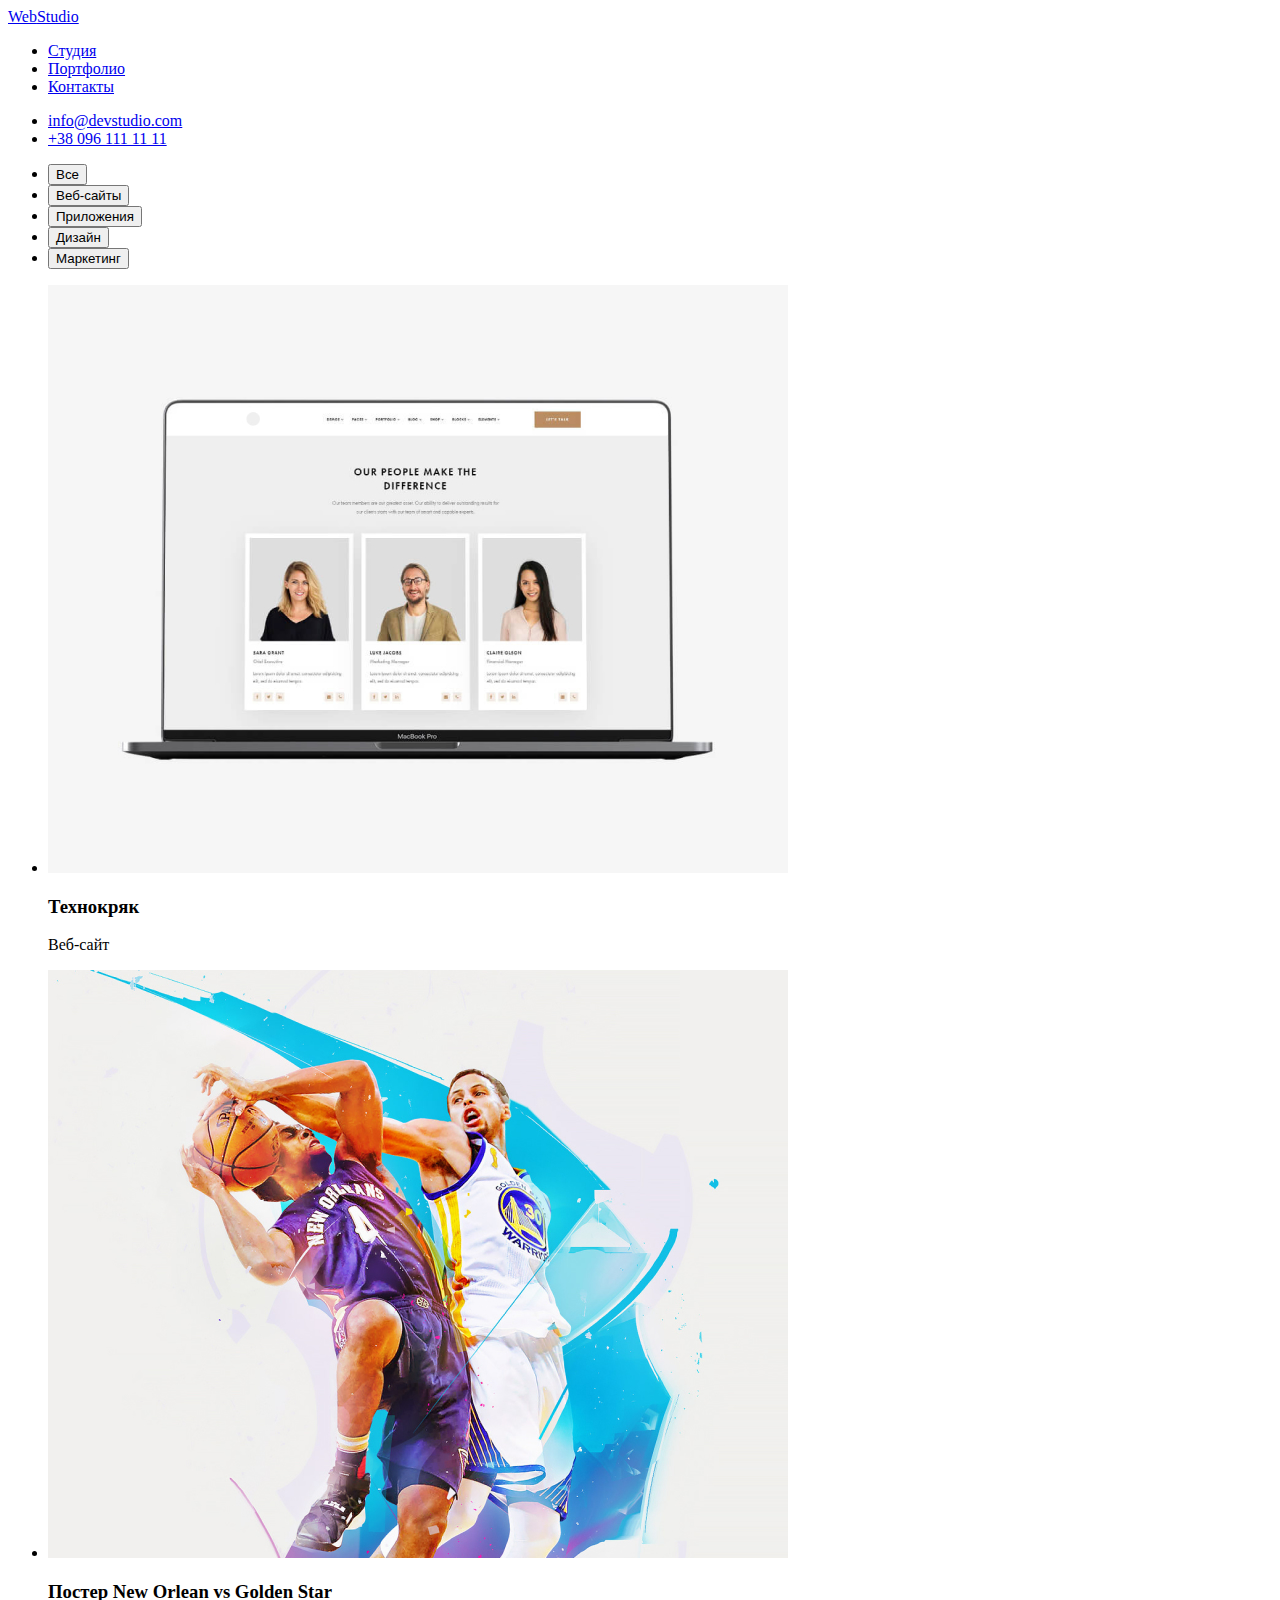
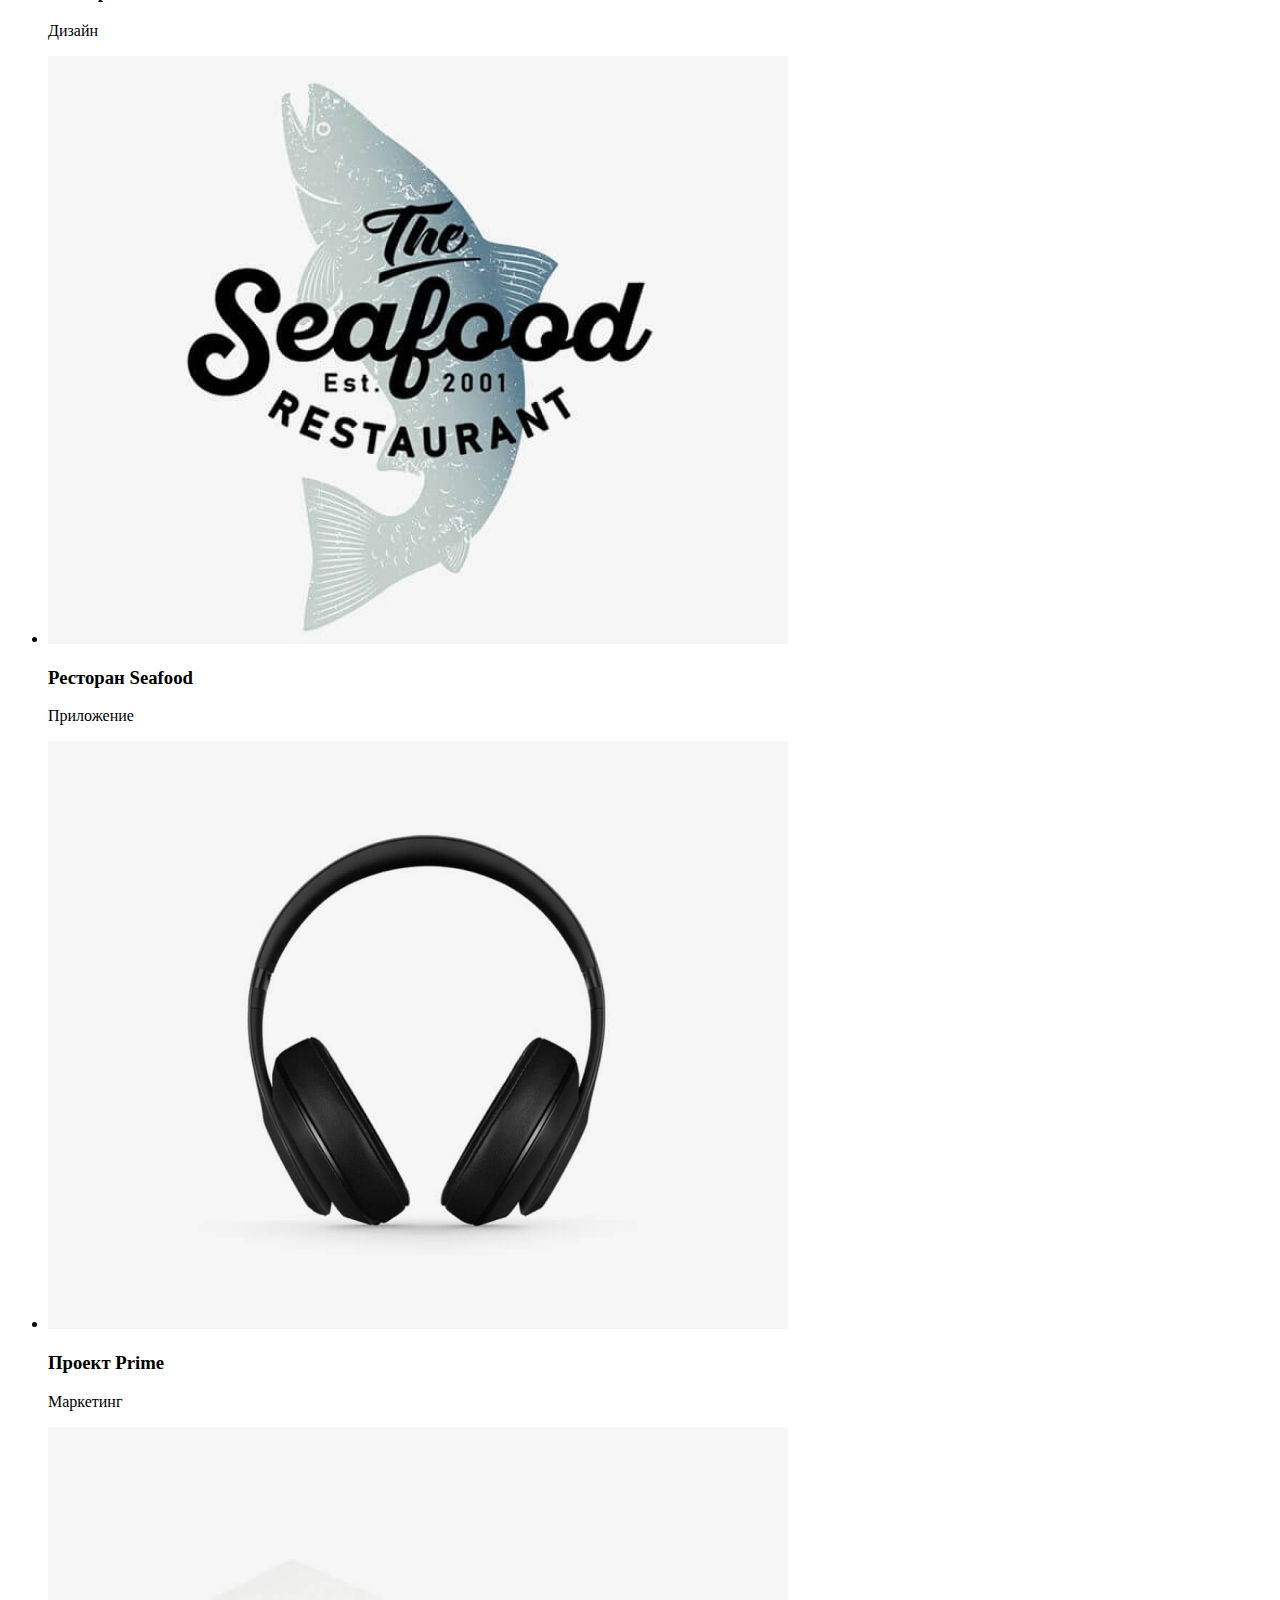
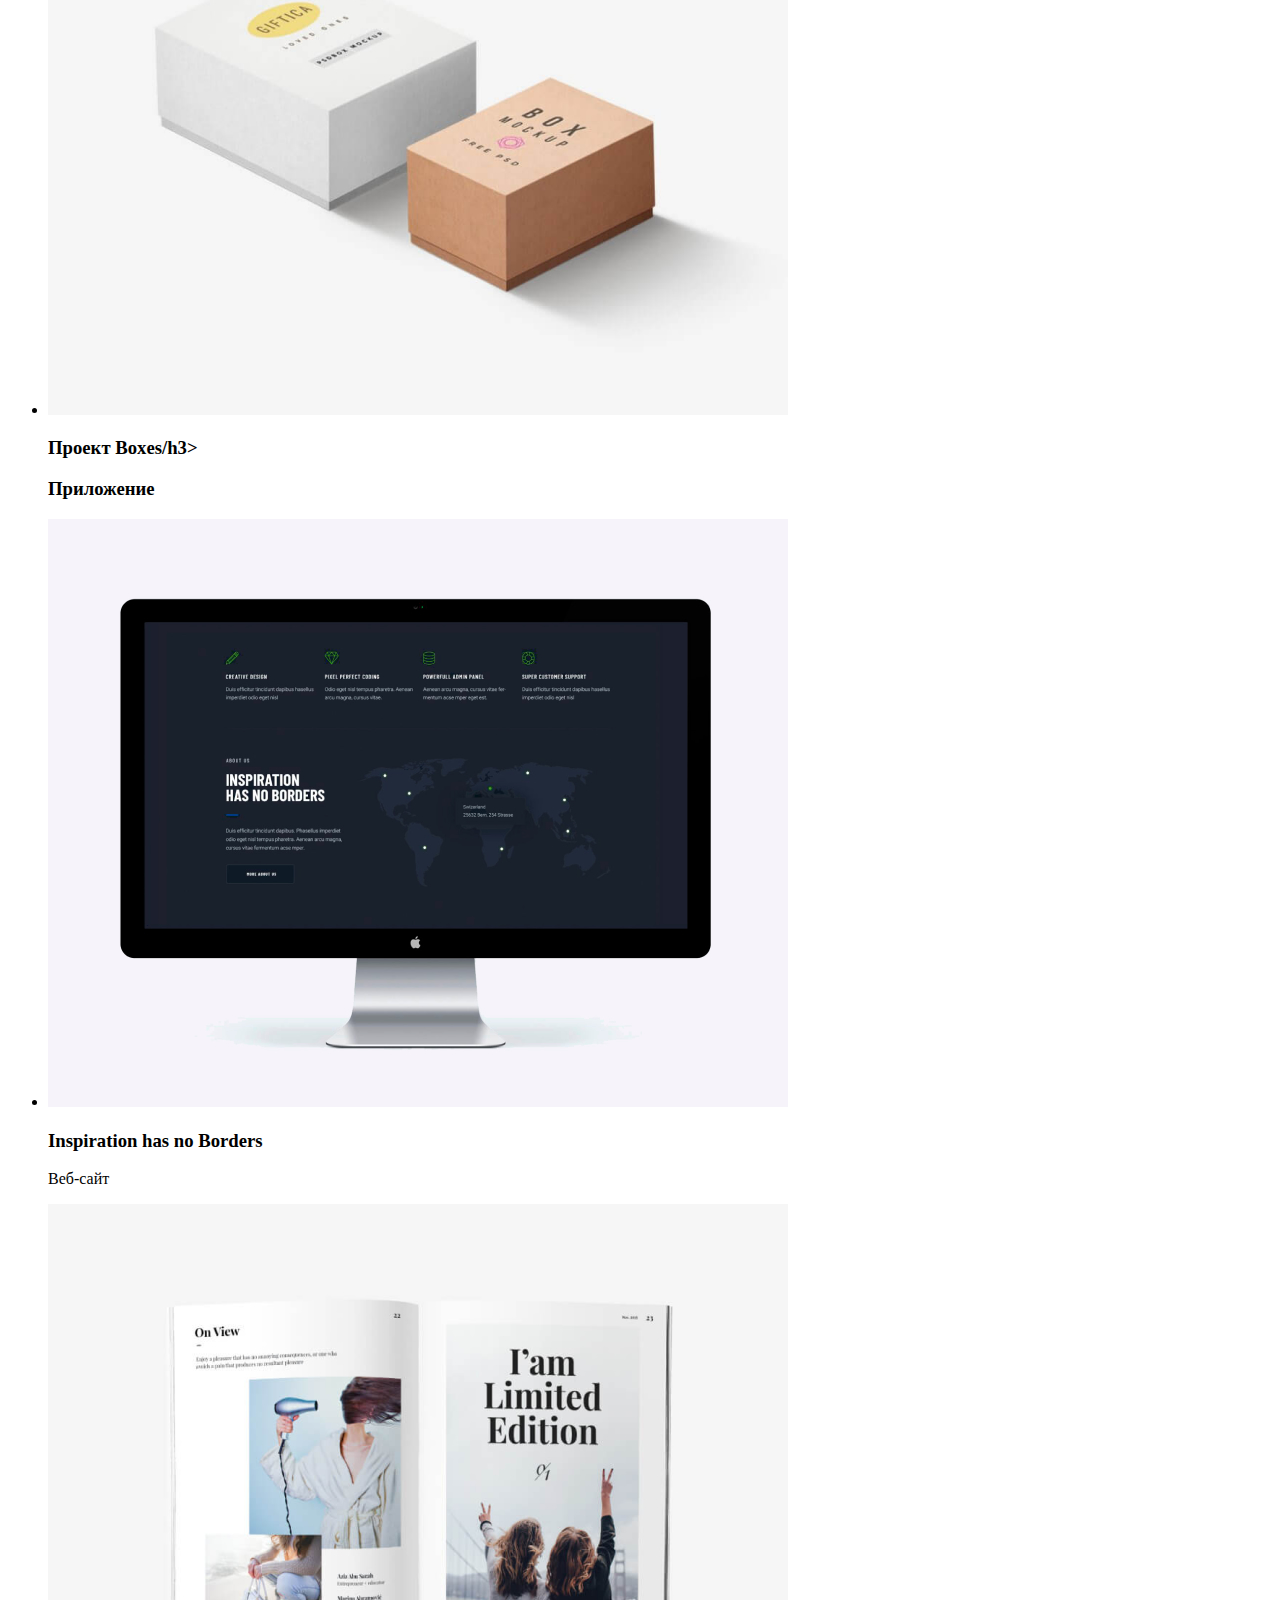
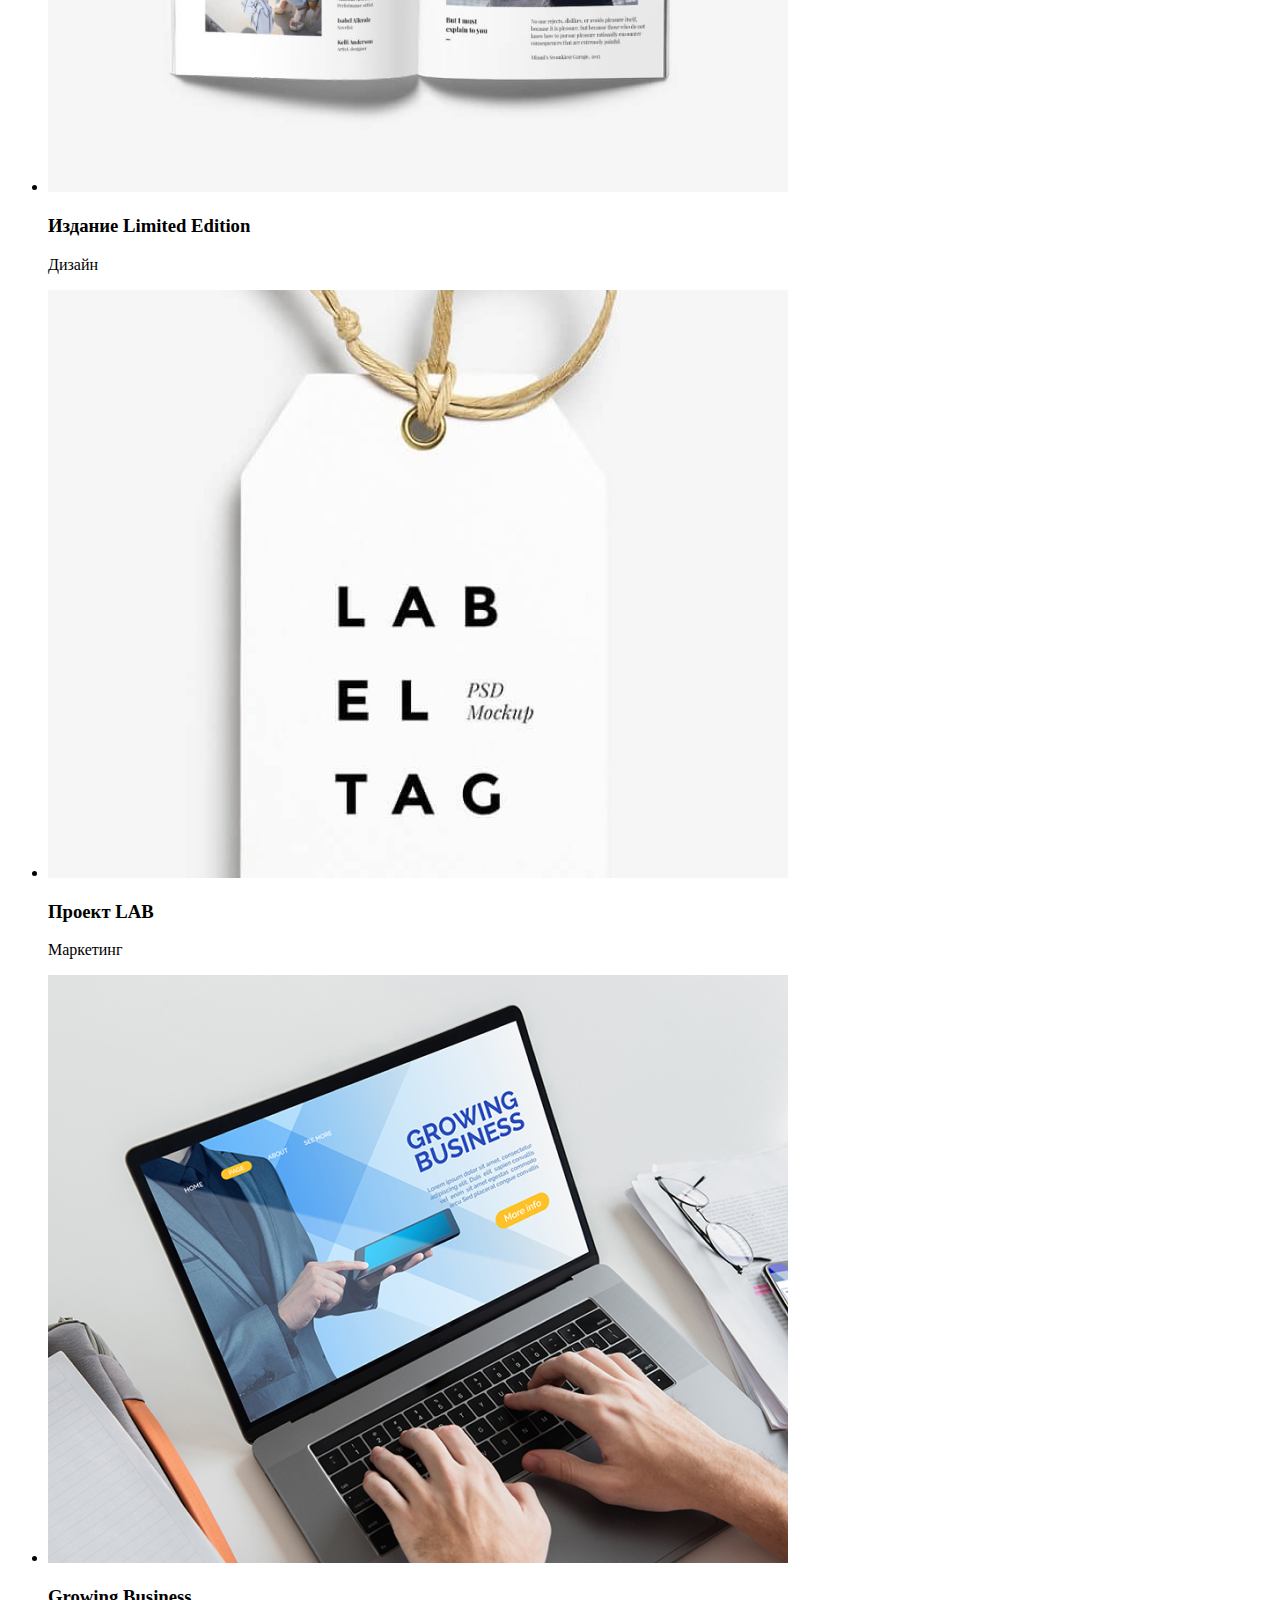
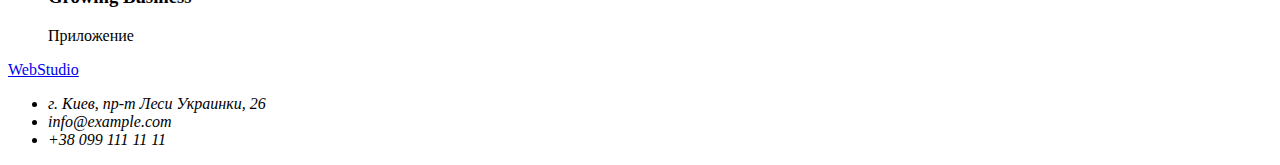
==== portfolio.html @ 278b5428 "thx" ====
<!DOCTYPE html>
<html lang="en">
<head>
    <meta charset="UTF-8">
    <meta http-equiv="X-UA-Compatible" content="IE=edge">
    <meta name="viewport" content="width=device-width, initial-scale=1.0">
    <title>Document</title>
    <link rel="preconnect" href="https://fonts.googleapis.com">
    <link rel="preconnect" href="https://fonts.gstatic.com" crossorigin>
    <link href="https://fonts.googleapis.com/css2?family=Raleway:ital,wght@0,100;0,200;0,300;0,400;0,500;0,600;0,700;0,800;0,900;1,100;1,200;1,300;1,400;1,500;1,600;1,700;1,800;1,900&display=swap" rel="stylesheet">
    <link href="https://fonts.googleapis.com/css2?family=Roboto:ital,wght@0,100;0,300;0,400;0,500;0,700;0,900;1,100;1,300;1,400;1,500;1,700;1,900&display=swap" rel="stylesheet">
    <link rel="stylesheet" href="./CSS/style.css">
</head>
<body class="page page2" >
    <header class="header__content">
        <nav class="container">
            
            <a class="header__logo" href="#"><span>Web</span>Studio</a>
            
            <ul class="header__menu">
                
                <li class="header-menu-item"><a class="header-menu-link" href="./index.html">Студия</a></li>
                <li class="header-menu-item"><a  class="header-menu-link link_active" href="./portfolio.html">Портфолио</a></li>
                <li class="header-menu-item"><a  class="header-menu-link" href="#">Контакты</a></li>
                
            </ul>
        </nav>
            <ul class="header__contacts">
                <li class="header-contacts-item">
                <a class="header-contact-link" href="#">info@devstudio.com</a></li>
                <li class="header-contacts-item">
                <a class="header-contact-link"  href="tel:380961111111">+38 096 111 11 11</a></li>
            </ul>
        
    </header>

    <main>
        <section class="list-button">
            <ul class="buttons">
                <li class="button-item">
                <button class="button btn-active" type="button">Все</button></li>
                <li class="button-item">
                <button class ="button" type="button">Веб-сайты</button></li>
                <li class="button-item">
                <button class="button"  type="button">Приложения</button></li>
                <li class="button-item">
                <button class="button" type="button">Дизайн</button></li>
                <li class="button-item">
                <button class="button" type="button">Маркетинг</button></li>
            </ul>
        </section>
   
        <section class="main__team">    
            <ul class="photo">
                <li class="photo__team">
                    <img class="team" src="./images/image (9).jpg" alt="thing">
                    <h3  class="team-heading">Технокряк</h3>
                    <p class="team-text">Веб-сайт</p>
                </li>
                    <li class="photo__team">
                        <img class="team" src="./images/image (10).jpg" alt="thing">
                        <h3 class="team-heading">Постер New Orlean vs Golden Star</h3>
                        <p class="team-text">Дизайн</p>
                    </li>
                    <li class="photo__team">
                        <img class="team" src="./images/image (11).jpg" alt="thing">
                        <h3  class="team-heading">Ресторан Seafood</h3>
                        <p class="team-text">Приложение</p>
                    </li>
                
                    <li class="photo__team">
                        <img class="team" src="./images/image (12).jpg" alt="thing">
                        <h3  class="team-heading">Проект Prime</h3>
                        <p class="team-text">Маркетинг</p>
                    </li>
                    <li class="photo__team">
                        <img class="team" src="./images/image (13).jpg" alt="thing">
                        <h3  class="team-heading">Проект Boxes/h3>
                        <p class="team-text">Приложение</p>
                    </li>
                    <li class="photo__team">
                        <img class="team" src="./images/image (14).jpg" alt="thing">
                        <h3  class="team-heading">Inspiration has no Borders</h3>
                        <p class="team-text">Веб-сайт</p>
                    </li>
                    <li class="photo__team">
                        <img class="team" src="./images/image (15).jpg" alt="thing">
                        <h3  class="team-heading">Издание Limited Edition</h3>
                        <p class="team-text">Дизайн</p>
                    </li>
                    <li class="photo__team">
                        <img class="team" src="./images/image (16).jpg" alt="thing">
                        <h3  class="team-heading">Проект LAB</h3>
                        <p class="team-text">Маркетинг</p>
                    </li>
                    <li class="photo__team">
                        <img class="team" src="./images/image (17).jpg" alt="thing">
                        <h3  class="team-heading">Growing Business</h3>
                        <p class="team-text">Приложение</p>
                    </li>
            </ul>

        </section>
    </main>
    <footer class="bottom">
        <div class="bottom-container">
            <div class="header__logo2">
                <a class="logo" href="#"><span>Web</span>Studio</a>
            
                <address class="adress">
                    <ul>
                        <li class="adress-contacts">
                        <a class="adress-link">г. Киев, пр-т Леси Украинки, 26</a></li>
                        <li class="adress-contacts">
                        <a class="adress-link">info@example.com</a></li>
                        <li class="adress-contacts">
                        <a class="adress-link">+38 099 111 11 11</a></li>
                    </ul>
                </address>
            </div>
        </div>
    </footer>
    
</body>
</html>
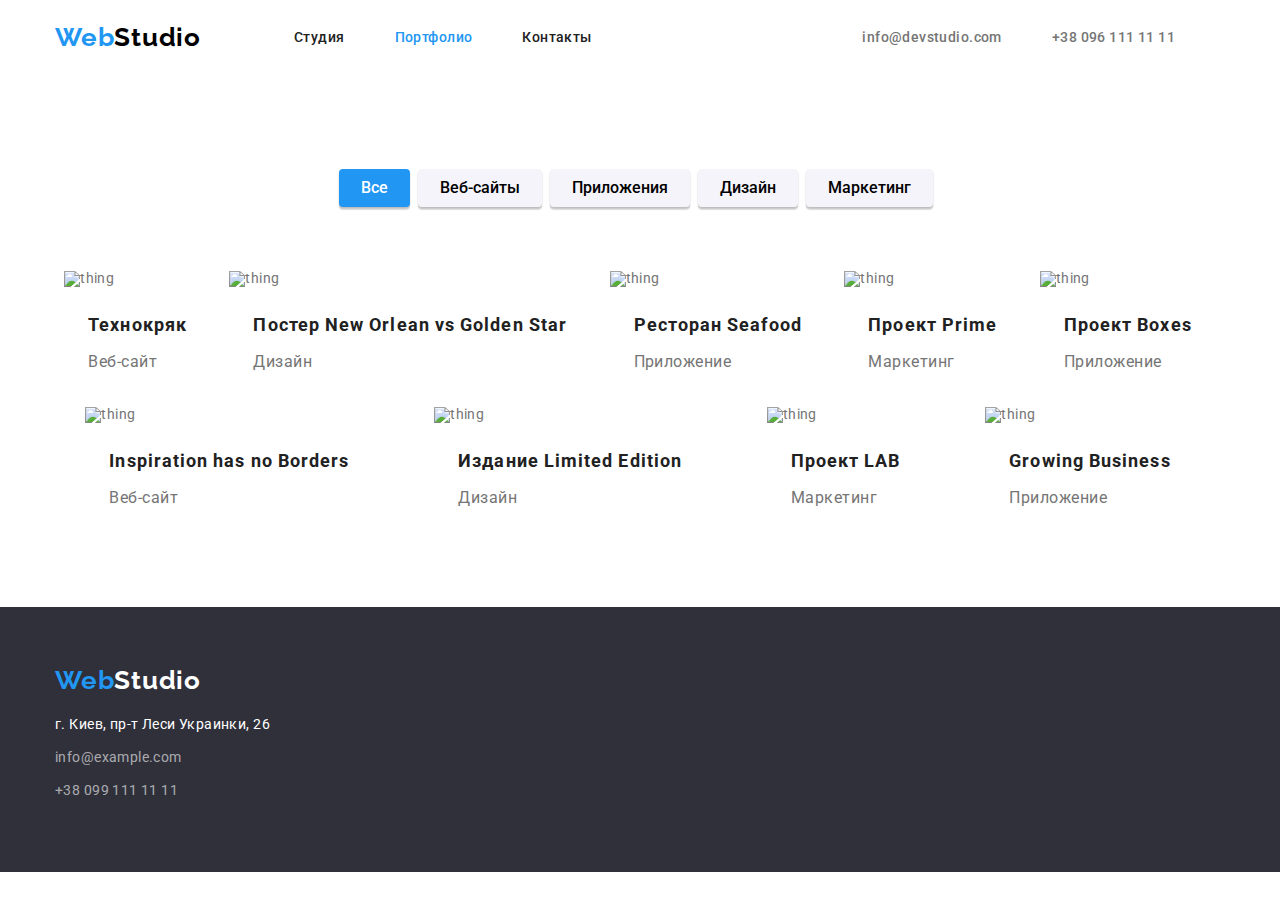
==== commit fc36b38e: "thx" ====
--- a/portfolio.html
+++ b/portfolio.html
@@ -9,92 +9,90 @@
     <link rel="preconnect" href="https://fonts.gstatic.com" crossorigin>
     <link href="https://fonts.googleapis.com/css2?family=Raleway:ital,wght@0,100;0,200;0,300;0,400;0,500;0,600;0,700;0,800;0,900;1,100;1,200;1,300;1,400;1,500;1,600;1,700;1,800;1,900&display=swap" rel="stylesheet">
     <link href="https://fonts.googleapis.com/css2?family=Roboto:ital,wght@0,100;0,300;0,400;0,500;0,700;0,900;1,100;1,300;1,400;1,500;1,700;1,900&display=swap" rel="stylesheet">
-    <link rel="stylesheet" href="./CSS/style.css">
+    <link rel="stylesheet" href="./css/style.css">
 </head>
-<body class="page page2" >
-    <header class="header__content">
-        <nav class="container">
-            
-            <a class="header__logo" href="#"><span>Web</span>Studio</a>
-            
-            <ul class="header__menu">
-                
-                <li class="header-menu-item"><a class="header-menu-link" href="./index.html">Студия</a></li>
-                <li class="header-menu-item"><a  class="header-menu-link link_active" href="./portfolio.html">Портфолио</a></li>
-                <li class="header-menu-item"><a  class="header-menu-link" href="#">Контакты</a></li>
-                
+<!---->
+<body>
+    <header class="header-content">
+        <nav>
+            <a class="header-logo" href="./index.html"><span>Web</span>Studio</a>
+            <ul class="header-menu">
+                <li><a href="./index.html">Студия</a></li>
+                <li><a class="link-active" href="./portfolio.html">Портфолио</a></li>
+                <li><a href="/">Контакты</a></li>
             </ul>
         </nav>
-            <ul class="header__contacts">
-                <li class="header-contacts-item">
-                <a class="header-contact-link" href="#">info@devstudio.com</a></li>
-                <li class="header-contacts-item">
-                <a class="header-contact-link"  href="tel:380961111111">+38 096 111 11 11</a></li>
-            </ul>
-        
+        <ul class="header-contacts">
+            <li>
+            <a class="header-email-contact" href="mailto:ingo@devstudio.com">info@devstudio.com</a></li>
+            <li><a class="header-phone" href="tel:380961111111">+38 096 111 11 11</a></li>
+        </ul>
     </header>
-
+<!--main-->
     <main>
         <section class="list-button">
             <ul class="buttons">
                 <li class="button-item">
-                <button class="button btn-active" type="button">Все</button></li>
+                <button class="button-project btn-active" type="button">Все</button></li>
                 <li class="button-item">
-                <button class ="button" type="button">Веб-сайты</button></li>
+                <button class ="button-project" type="button">Веб-сайты</button></li>
                 <li class="button-item">
-                <button class="button"  type="button">Приложения</button></li>
+                <button class="button-project"  type="button">Приложения</button></li>
                 <li class="button-item">
-                <button class="button" type="button">Дизайн</button></li>
+                <button class="button-project" type="button">Дизайн</button></li>
                 <li class="button-item">
-                <button class="button" type="button">Маркетинг</button></li>
+                <button class="button-project" type="button">Маркетинг</button></li>
             </ul>
         </section>
-   
-        <section class="main__team">    
-            <ul class="photo">
-                <li class="photo__team">
-                    <img class="team" src="./images/image (9).jpg" alt="thing">
+   <!--main-saction-->
+        <section class="portfolio-class">  
+            <!--hidden-->  
+            <h2 class="spacial-slogan">Наши работы</h2>
+
+            <ul class="portfolio-photo">
+                <li class="portfolio-team">
+                    <img class="portfolio-item" src="./images/image9.jpg" width="370" alt="thing">
                     <h3  class="team-heading">Технокряк</h3>
                     <p class="team-text">Веб-сайт</p>
                 </li>
-                    <li class="photo__team">
-                        <img class="team" src="./images/image (10).jpg" alt="thing">
+                    <li class="portfolio-team">
+                        <img class="portfolio-item" src="./images/image10.jpg" width="370" alt="thing">
                         <h3 class="team-heading">Постер New Orlean vs Golden Star</h3>
                         <p class="team-text">Дизайн</p>
                     </li>
-                    <li class="photo__team">
-                        <img class="team" src="./images/image (11).jpg" alt="thing">
+                    <li class="portfolio-team">
+                        <img class="portfolio-item" src="./images/image11.jpg" width="370" alt="thing">
                         <h3  class="team-heading">Ресторан Seafood</h3>
                         <p class="team-text">Приложение</p>
                     </li>
                 
-                    <li class="photo__team">
-                        <img class="team" src="./images/image (12).jpg" alt="thing">
+                    <li class="portfolio-team">
+                        <img class="portfolio-item" src="./images/image12.jpg" width="370" alt="thing">
                         <h3  class="team-heading">Проект Prime</h3>
                         <p class="team-text">Маркетинг</p>
                     </li>
-                    <li class="photo__team">
-                        <img class="team" src="./images/image (13).jpg" alt="thing">
-                        <h3  class="team-heading">Проект Boxes/h3>
+                    <li class="portfolio-team">
+                        <img class="portfolio-item" src="./images/image13.jpg" width="370" alt="thing">
+                        <h3  class="team-heading">Проект Boxes</h3>
                         <p class="team-text">Приложение</p>
                     </li>
-                    <li class="photo__team">
-                        <img class="team" src="./images/image (14).jpg" alt="thing">
+                    <li class="portfolio-team">
+                        <img class="portfolio-item" src="./images/image14.jpg" width="370" alt="thing">
                         <h3  class="team-heading">Inspiration has no Borders</h3>
                         <p class="team-text">Веб-сайт</p>
                     </li>
-                    <li class="photo__team">
-                        <img class="team" src="./images/image (15).jpg" alt="thing">
+                    <li class="portfolio-team">
+                        <img class="portfolio-item" src="./images/image15.jpg" width="370" alt="thing">
                         <h3  class="team-heading">Издание Limited Edition</h3>
                         <p class="team-text">Дизайн</p>
                     </li>
-                    <li class="photo__team">
-                        <img class="team" src="./images/image (16).jpg" alt="thing">
+                    <li class="portfolio-team">
+                        <img class="portfolio-item" src="./images/image16.jpg" width="370" alt="thing">
                         <h3  class="team-heading">Проект LAB</h3>
                         <p class="team-text">Маркетинг</p>
                     </li>
-                    <li class="photo__team">
-                        <img class="team" src="./images/image (17).jpg" alt="thing">
+                    <li class="portfolio-team">
+                        <img class="portfolio-item" src="./images/image17.jpg" width="370" alt="thing">
                         <h3  class="team-heading">Growing Business</h3>
                         <p class="team-text">Приложение</p>
                     </li>
@@ -102,22 +100,19 @@
 
         </section>
     </main>
-    <footer class="bottom">
-        <div class="bottom-container">
-            <div class="header__logo2">
-                <a class="logo" href="#"><span>Web</span>Studio</a>
-            
-                <address class="adress">
-                    <ul>
-                        <li class="adress-contacts">
-                        <a class="adress-link">г. Киев, пр-т Леси Украинки, 26</a></li>
-                        <li class="adress-contacts">
-                        <a class="adress-link">info@example.com</a></li>
-                        <li class="adress-contacts">
-                        <a class="adress-link">+38 099 111 11 11</a></li>
+    <footer class="bottom" id="contacts">
+        <div class="container-footer">
+                    <a class="logo" href="/"><span>Web</span>Studio</a>
+                <address>
+                    <ul class="adress">
+                        <li class="adress-item">
+                        <a class="adress-link" href="" >г. Киев, пр-т Леси Украинки, 26</a></li>
+                        <li class="adress-item">
+                            <a class="adress-link" href="mailto:info@example.com">info@example.com</a></li>
+                        <li class="adress-item">
+                            <a class="adress-link" href="tel:+380991111111">+38 099 111 11 11</a></li>
                     </ul>
-                </address>
-            </div>
+                </address> 
         </div>
     </footer>
     
--- a/css/style.css
+++ b/css/style.css
@@ -0,0 +1,528 @@
+
+:root {
+    --main-color: #757575;
+    --header-color: #212121;
+    --accent-color: #2196f3;
+    --main-bg-color: #fff;
+    --bg-modal-color: rgba(0, 0, 0, 0.3);
+    --medium-bg-color: #f5f4fa;
+    --dark-bg-color: #2f303a;
+    --team-social-color: #afb1b8;
+    --main-font-family: "Roboto", sans-serif;
+    --secondary-font-family: "Raleway", sans-serif;
+}
+
+*, ::before, ::after {
+    box-sizing: border-box;
+}
+
+html, body, div, span, applet, object, iframe, h1, h2, h3, h4, h5, h6, p, blockquote, pre, a, abbr, acronym, address, big, cite, code, del, dfn, em, img, ins, kbd, q, s, samp, small, strike, strong, sub, sup, tt, var, b, u, i, center, dl, dt, dd, ol, ul, li, fieldset, form, label, legend, table, caption, tbody, tfoot, thead, tr, th, td, article, aside, canvas, details, embed, figure, figcaption, footer, header, hgroup, menu, nav, output, ruby, section, summary, time, mark, audio, video {
+    margin: 0;
+    padding: 0;
+    border: 0;
+    font-size: 100%;
+    font: inherit;
+    vertical-align: baseline;
+}
+
+article, aside, details, figcaption, figure, footer, header, hgroup, menu, nav, section {
+    display: block;
+}
+/*body*/
+
+body {
+    color: var(--main-color);
+    font-family: var(--main-font-family);
+    background-color: var(--main-bg-color);
+    line-height: 1;
+    letter-spacing: 0.03em;
+    font-size: 14px;
+    font-weight: 400;
+    
+}
+
+/*header*/
+
+.header-content{
+    max-width: 1170px;
+    margin: 0 auto;
+    padding-top: 24px;
+    padding-bottom: 25px;
+    display: flex;
+    align-items: center;
+    justify-content: space-between;
+    border: 1px;
+    border-color:#ECECEC;
+}
+
+/*navigation*/
+
+nav{
+    display: flex;
+    align-items: center;
+}
+
+/*logo*/
+.header-logo{
+    font-family: var(--secondary-font-family);
+    font-size: 26px;
+    font-weight: 700;
+    color: #000;
+    letter-spacing: 00.03em;
+    text-decoration: none;
+}
+
+span{
+    color: #2196F3;
+}
+/*header*/
+.header-menu{
+list-style: none;
+display: flex;
+margin-left: 93px;
+font-weight: 500;
+font-size: 14px;
+}
+
+/*header-menu*/
+.header-menu li{
+    margin-right: 50px;
+}
+
+.header-menu a {
+    color: var(--header-color);
+    text-decoration: none;
+}
+
+ol, ul {
+    list-style: none;
+}
+
+li > .link-active, .header-menu a:hover, .header-menu a:focus{
+    color: var(--accent-color);
+}
+
+
+/*header-contacts*/
+.header-contacts {
+    list-style: none;
+    display: flex;
+    font-weight: 500;
+    font-size: 14px;
+
+}
+
+.header-contacts li{
+    margin-right: 50px;
+
+}
+
+
+.header-menu a:hover {
+    color: #2196F3;
+}
+
+.header-email-contact, .header-phone {
+    text-decoration: none;
+    color: var(--main-color);
+}
+
+.header-contacts a:hover, .header-contacts a:focus {
+    text-decoration: none;
+    color: var(--accent-color);
+}
+
+
+
+/*main*/
+
+/*banner*/
+.banner {
+    height: 600px;
+    background-color: var(--dark-bg-color);
+    display: flex;
+    flex-direction: column;
+    justify-content: center;
+    align-items: center;
+
+}
+
+.container .header-contacts{
+    margin-left:auto;
+   
+}
+
+.banner h1{
+    color: #FFFFFF;
+    font-size: 44px;
+    font-weight: 900;
+    line-height: 1.36;
+    margin-bottom: 30px;
+    width: 696px;
+    text-align: center;
+    text-transform: uppercase;
+    letter-spacing: 0.06em;
+
+}
+
+/*button-banner*/
+
+.banner button{
+    height: 50px;
+    width: 200px;
+    color: #fff;
+    background-color: var(--accent-color);
+    border: 0;
+    border-radius: 4px;
+    font-size: 16px;
+    line-height: 1.87px;
+    font-weight: 700;
+    letter-spacing: 0.06em;
+    margin: 0px;
+    box-shadow: 0px 4px 4px rgba(0, 0, 0, 0.15);
+    cursor: pointer;
+    transition: all 0.3s ease;
+}
+
+.banner button:hover {
+    transform: scale(1.05)
+}
+.banner button:active {
+    transform:scale(0.95)
+}
+
+/*list*/
+.spacials {
+    max-width: 1170px;
+    margin: 0 auto;
+    padding-top: 94px;
+} 
+
+/*hidden chapter*/
+
+.spacial-slogan {
+  position: absolute;
+  width: 1px;
+  height: 1px;
+  margin: -1px;
+  border: 0;
+  padding: 0;
+  white-space: nowrap;
+  clip-path: inset(100%);
+  clip: rect(0 0 0 0);
+  overflow: hidden;
+}
+
+/*list*/
+.spacials ul{
+    display: flex;
+    justify-content: space-between;
+}
+    
+.spacial {
+    width: 270px;
+    font-size: 14px;
+    margin-bottom: 94px;
+}
+
+li > .spacial-heading {
+    text-transform: uppercase;
+    font-weight: 700;
+    color: var(--header-color);
+    margin-bottom: 10px;
+    letter-spacing: 0.03em;
+}
+
+.spacial-text{
+    line-height: 1.71;
+    letter-spacing: 0.03em;
+}
+
+/*new*/
+.main-thing{
+    width: 1170px;
+    margin: 0 auto;
+    display: flex;
+    flex-direction: column;
+    align-items: center;
+    margin-bottom: 94px;
+}
+
+
+/*portfolio-nav-menu*/
+
+.list-button, .portfolio-class{
+    margin-bottom: 64px;
+}
+ 
+.buttons{
+     display: flex;
+    justify-content: center;
+    align-items: center;
+    margin-bottom: 50px;
+}
+ 
+ 
+ 
+.button-project {
+box-shadow: 0px 3px 1px rgba(0, 0, 0, 0.1), 
+            0px 1px 2px rgba(0, 0, 0, 0.08),
+            0px 2px 2px rgba(0, 0, 0, 0.12);
+
+height: 38px;
+background-color: var(--medium-bg-color);
+border: 0;
+border-radius: 4px;
+line-height: 1.63;
+font-weight: 500;
+font-size: 16px;
+color: #000;
+margin-right: 8px;
+margin-top: 94px;
+padding: 6px 22px;
+cursor: pointer;
+font-family: var(--main-font-family);
+transition: all 0.3s ease;
+}
+ 
+.btn-active {
+     background-color: var(--accent-color);
+     color: var(--main-bg-color);
+}
+.button-project:hover{
+    background-color: var(--accent-color);
+  color: var(--main-bg-color);
+}
+/*portfolio-img-list*/
+
+.portfolio-photo {
+    width: 1170px;
+    margin: 0 auto;
+    display: flex;
+    flex-wrap: wrap;
+    justify-content: space-around;
+}
+  
+.portfolio-team {
+    margin-bottom: 30px;
+}
+  
+.portfolio-item {
+    transition: all 0.3s ease;
+}
+  
+.portfolio-item:hover {
+    transform: scale(1.05);
+}
+  
+.team-heading {
+    margin: 20px 24px 4px 24px;
+    letter-spacing: 0.06em;
+    line-height: 2;
+    font-size: 18px;
+    font-weight: 700;
+    color: var(--header-color);
+}
+  
+.team-text {
+    margin: 0 24px;
+    font-size: 16px;
+    line-height: 1.87;
+    letter-spacing: 0.03em;
+}
+
+
+
+/*photo-index-page*/
+.thing {
+    transition: all 0.3s ease;
+}
+
+.thing:hover {
+    transform: scale(1.05);
+}
+   
+.main-header {
+    font-size: 36px;
+    font-weight: 700;
+    color: var(--header-color);
+    letter-spacing: 0.03em;
+    margin-bottom: 50px;
+}
+
+.main-team {
+background-color: var(--medium-bg-color);
+padding-top: 94px;
+display: flex;
+flex-direction: column;
+align-items: center;
+padding-bottom: 94px;
+}
+
+.photo, 
+.photo-team {
+    width: 100%;
+    display: flex;
+    justify-content: space-between;
+}
+
+
+.photo-item{
+    transition: all 0.3s ease;
+    position: relative;
+}
+
+/*hiiden-text*/
+.thing-caption{
+    position: absolute;
+    bottom: 0;
+    height: 70px;
+    width: 370px;
+    text-transform: uppercase;
+    background: rgba(47, 48, 58, 0.8);
+    color: var(--main-bg-color);
+    text-align: center;
+    line-height: 70px;
+    transition: all 0.3s ease;
+    font-weight: 700;
+    opacity: 0;
+}
+
+/*main-team*/
+
+.photo-team{
+   width: 1170px;
+}
+
+.team-item {
+    display: flex;
+    flex-direction: column;
+    align-items: center;
+    padding-bottom: 30px;
+    box-shadow: 0px 4px 4px rgb(0 0 0 / 25%);
+    border-bottom-left-radius: 4px;
+    border-bottom-right-radius: 4px;
+    transition: all 0.3s ease;
+}
+
+.team-item:hover {
+    transform: scale(1.05);
+}
+
+.team-item-header{
+    margin-top: 30px;
+    font-weight: 500;
+    font-style: 16px;
+    letter-spacing: 0.03em;
+    color: var(--header-color);
+    margin-bottom: 10px;
+    text-align: center;
+
+}
+
+.team-item-text {
+    font-style: 16px;
+    letter-spacing: 00.03em;
+    line-height: inherit;
+    text-align: center;
+
+}
+
+.team-social-list {
+    display: flex;
+    margin-top: 16px;
+    justify-content: space-around;
+}
+
+.team-social-item {
+    width: 44px;
+    height: 44px;
+    background-color: rgba(255, 255, 255, 0.1);
+    text-align: center;
+    margin-right: 10px;
+    border-radius: 50%;
+    transition: all 0.3s ease;
+}
+
+/**/
+
+.team-social-link {
+    color: var(--team-social-color);
+}
+
+/*footer*/
+
+.bottom{
+    background-color: var(--dark-bg-color);
+    padding-top: 60px;
+}
+.bottom-container {
+    width: 1170px;
+    margin: 0 auto;
+    display: flex;
+    align-items: flex-start;
+}
+
+.container-footer {
+width: 1170px;
+margin: auto;
+}
+
+/*logo-footer*/
+
+.logo, .bottom {
+    margin-bottom: 20px;
+    display: block;
+    color: var(--main-bg-color);
+
+}
+
+.logo {
+    font-family: var(--secondary-font-family);
+    font-size: 26px;
+    font-weight: 700;
+    letter-spacing: 0.03em;
+    text-decoration: none;
+
+}
+
+.logo > span {
+    color: var(--accent-color);
+}
+
+/*adress-footer*/
+
+.adress {
+    padding-bottom: 60px;
+}
+
+.adress-item {
+    margin-bottom: 9px;
+}
+
+.adress-item, .adress-link {
+    color: var(--main-bg-color);
+    font-style: 14px;
+    line-height: 1.71;
+    font-weight: 400;
+}
+
+.adress-item:not(:first-child)  .adress-link{
+    color: rgba(255, 255, 255, 0.6);
+}
+
+.adress-item:not(:first-child)  .adress-link:hover,
+.adress-item:not(:first-child)  .adress-link:focus{
+color: var(--accent-color); 
+}
+
+.adress-link:hover,
+.adress-link:focus {
+color: var(--accent-color);
+}
+
+.adress-link {
+    text-decoration: none;
+}
+
+
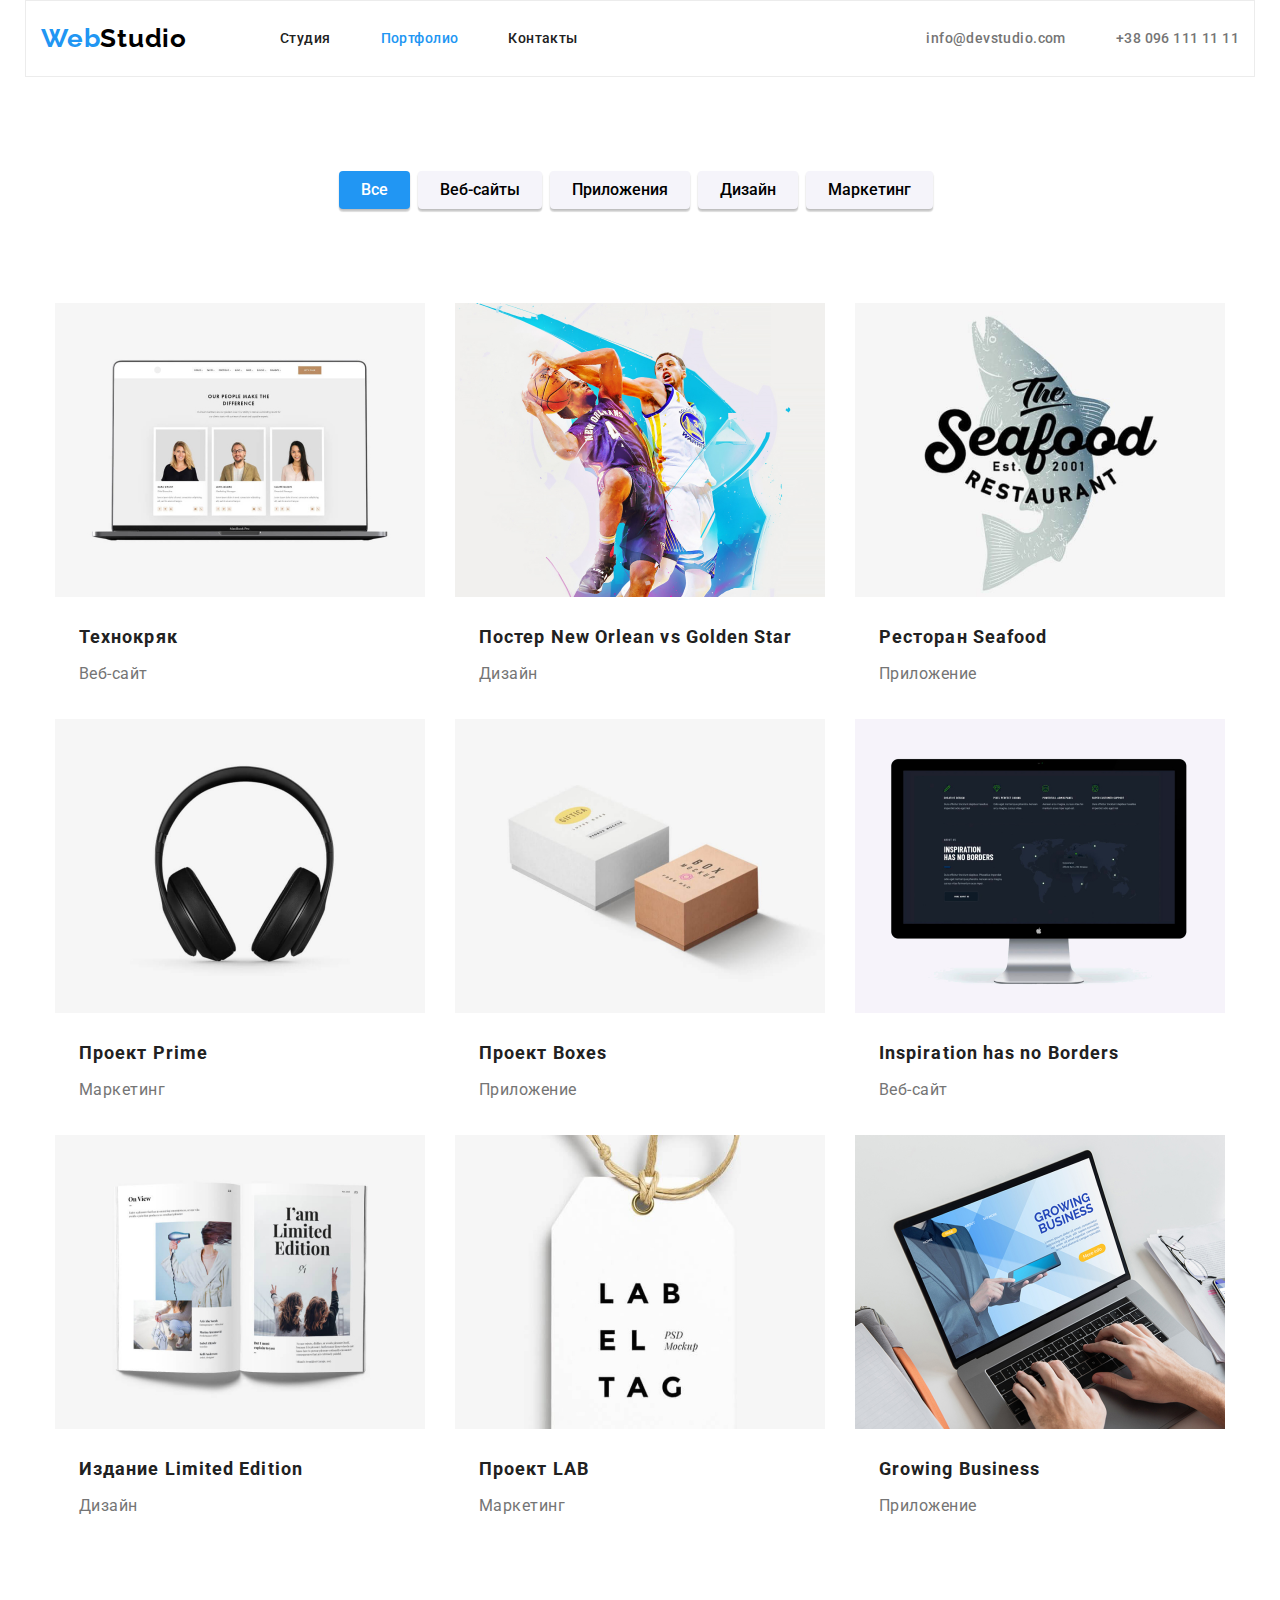
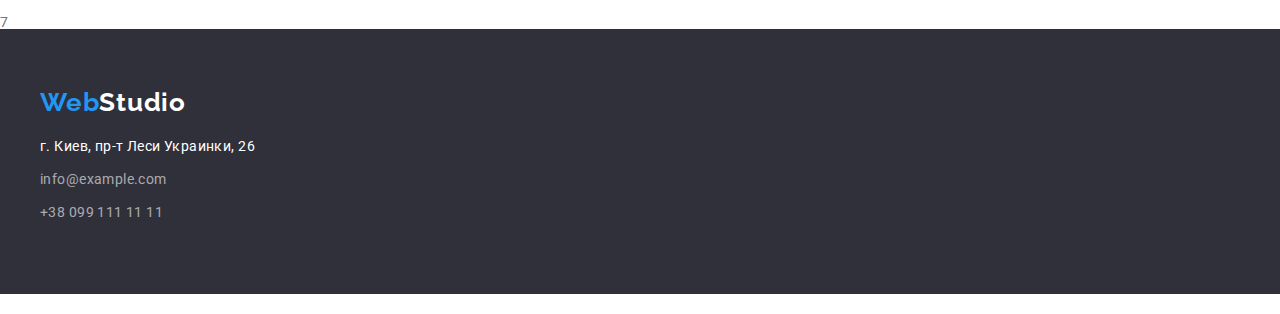
==== commit 1c887138: "thx" ====
--- a/portfolio.html
+++ b/portfolio.html
@@ -9,11 +9,12 @@
     <link rel="preconnect" href="https://fonts.gstatic.com" crossorigin>
     <link href="https://fonts.googleapis.com/css2?family=Raleway:ital,wght@0,100;0,200;0,300;0,400;0,500;0,600;0,700;0,800;0,900;1,100;1,200;1,300;1,400;1,500;1,600;1,700;1,800;1,900&display=swap" rel="stylesheet">
     <link href="https://fonts.googleapis.com/css2?family=Roboto:ital,wght@0,100;0,300;0,400;0,500;0,700;0,900;1,100;1,300;1,400;1,500;1,700;1,900&display=swap" rel="stylesheet">
+    <link rel="stylesheet" href="https://cdnjs.cloudflare.com/ajax/libs/modern-normalize/1.1.0/modern-normalize.min.css">
     <link rel="stylesheet" href="./css/style.css">
 </head>
 <!---->
 <body>
-    <header class="header-content">
+    <header class="header-content container">
         <nav>
             <a class="header-logo" href="./index.html"><span>Web</span>Studio</a>
             <ul class="header-menu">
@@ -30,7 +31,7 @@
     </header>
 <!--main-->
     <main>
-        <section class="list-button">
+        <section class="list-button section">
             <ul class="buttons">
                 <li class="button-item">
                 <button class="button-project btn-active" type="button">Все</button></li>
@@ -45,11 +46,11 @@
             </ul>
         </section>
    <!--main-saction-->
-        <section class="portfolio-class">  
+        <section class="portfolio-class section">  
             <!--hidden-->  
             <h2 class="spacial-slogan">Наши работы</h2>
 
-            <ul class="portfolio-photo">
+            <ul class="portfolio-photo container">
                 <li class="portfolio-team">
                     <img class="portfolio-item" src="./images/image9.jpg" width="370" alt="thing">
                     <h3  class="team-heading">Технокряк</h3>
@@ -99,9 +100,9 @@
             </ul>
 
         </section>
-    </main>
+    </main>7
     <footer class="bottom" id="contacts">
-        <div class="container-footer">
+        <div class="container">
                     <a class="logo" href="/"><span>Web</span>Studio</a>
                 <address>
                     <ul class="adress">
--- a/css/style.css
+++ b/css/style.css
@@ -44,15 +44,15 @@
 /*header*/
 
 .header-content{
-    max-width: 1170px;
-    margin: 0 auto;
+   
     padding-top: 24px;
     padding-bottom: 25px;
     display: flex;
     align-items: center;
     justify-content: space-between;
-    border: 1px;
+    border: 1px solid;
     border-color:#ECECEC;
+    
 }
 
 /*navigation*/
@@ -82,11 +82,16 @@
 margin-left: 93px;
 font-weight: 500;
 font-size: 14px;
+
 }
 
 /*header-menu*/
 .header-menu li{
     margin-right: 50px;
+}
+
+.header-menu li:last-child, .header-contacts li:last-child {
+    margin-right: 0px;
 }
 
 .header-menu a {
@@ -192,10 +197,9 @@
 }
 
 /*list*/
-.spacials {
-    max-width: 1170px;
-    margin: 0 auto;
-    padding-top: 94px;
+.section {
+    margin-top: 94px;
+    margin-bottom: 94px;
 } 
 
 /*hidden chapter*/
@@ -222,7 +226,6 @@
 .spacial {
     width: 270px;
     font-size: 14px;
-    margin-bottom: 94px;
 }
 
 li > .spacial-heading {
@@ -240,12 +243,10 @@
 
 /*new*/
 .main-thing{
-    width: 1170px;
-    margin: 0 auto;
+
     display: flex;
     flex-direction: column;
     align-items: center;
-    margin-bottom: 94px;
 }
 
 
@@ -278,7 +279,6 @@
 font-size: 16px;
 color: #000;
 margin-right: 8px;
-margin-top: 94px;
 padding: 6px 22px;
 cursor: pointer;
 font-family: var(--main-font-family);
@@ -296,8 +296,7 @@
 /*portfolio-img-list*/
 
 .portfolio-photo {
-    width: 1170px;
-    margin: 0 auto;
+
     display: flex;
     flex-wrap: wrap;
     justify-content: space-around;
@@ -352,11 +351,9 @@
 
 .main-team {
 background-color: var(--medium-bg-color);
-padding-top: 94px;
 display: flex;
 flex-direction: column;
 align-items: center;
-padding-bottom: 94px;
 }
 
 .photo, 
@@ -390,8 +387,12 @@
 
 /*main-team*/
 
-.photo-team{
-   width: 1170px;
+.container{
+   width: 1230px;
+   padding-left: 15px;
+   padding-right: 15px;
+   margin-left: auto;
+   margin-right: auto;
 }
 
 .team-item {
@@ -456,17 +457,6 @@
     background-color: var(--dark-bg-color);
     padding-top: 60px;
 }
-.bottom-container {
-    width: 1170px;
-    margin: 0 auto;
-    display: flex;
-    align-items: flex-start;
-}
-
-.container-footer {
-width: 1170px;
-margin: auto;
-}
 
 /*logo-footer*/
 
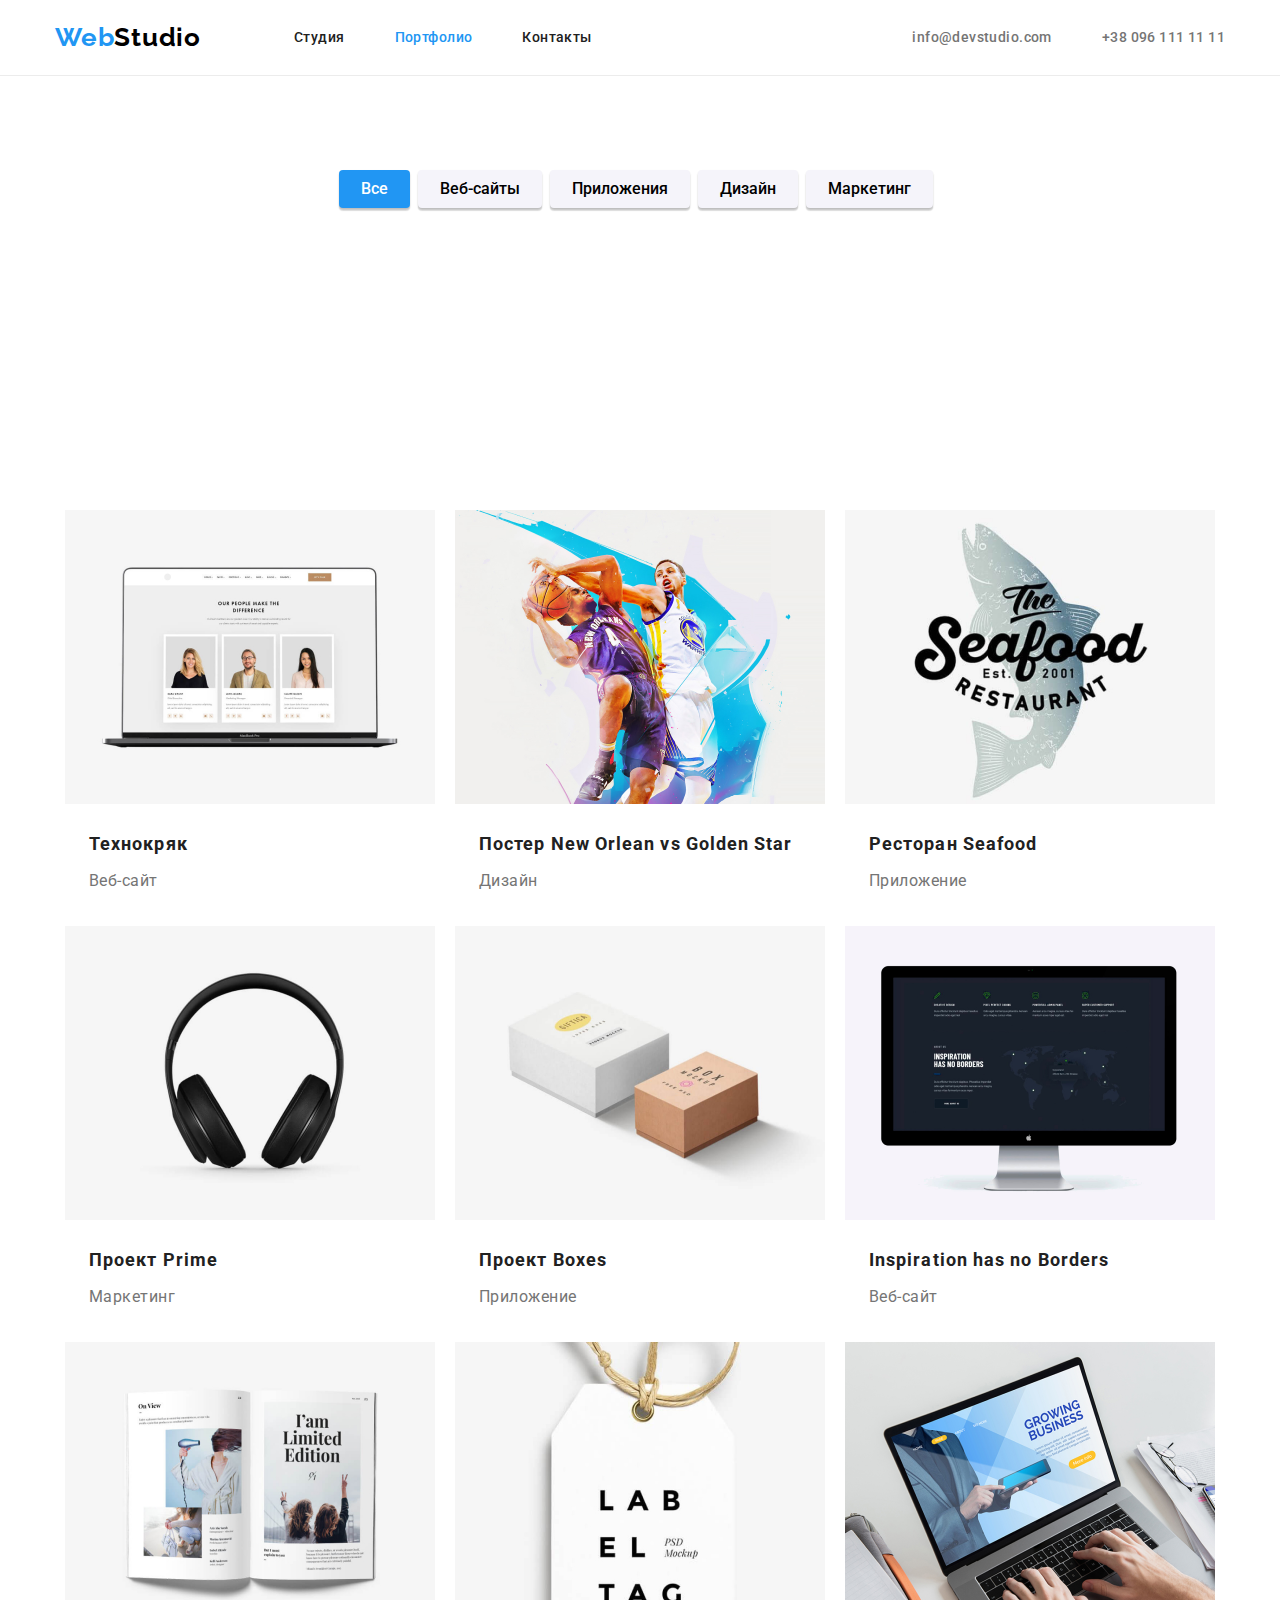
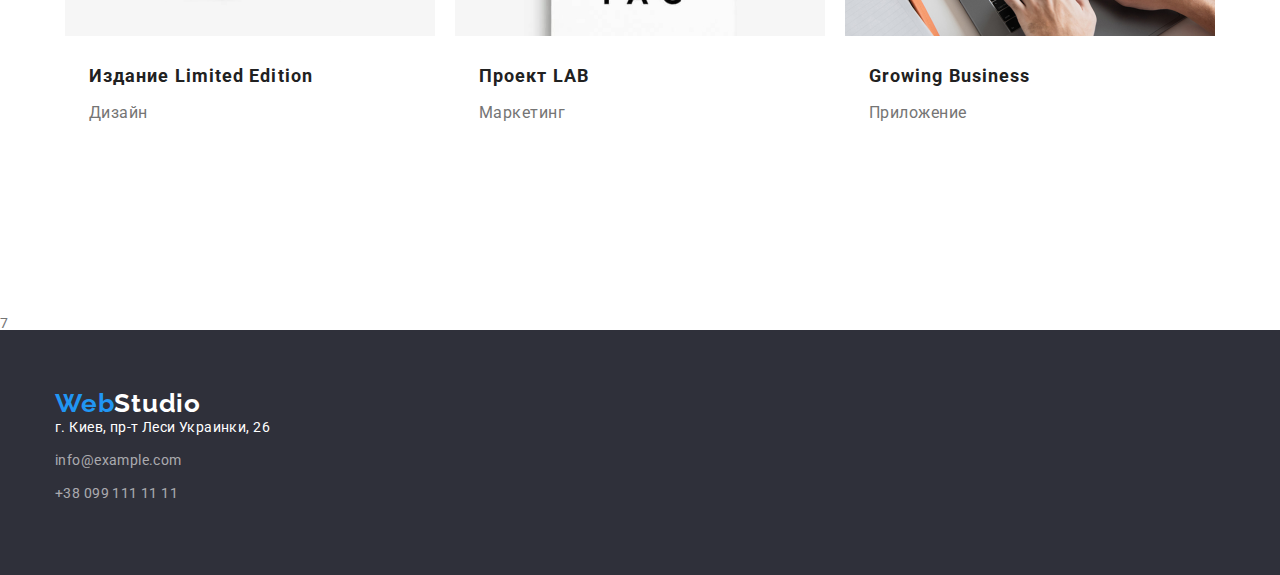
==== commit c153529a: "thx" ====
--- a/portfolio.html
+++ b/portfolio.html
@@ -1,5 +1,5 @@
 <!DOCTYPE html>
-<html lang="en">
+<html lang="ru">
 <head>
     <meta charset="UTF-8">
     <meta http-equiv="X-UA-Compatible" content="IE=edge">
@@ -14,20 +14,22 @@
 </head>
 <!---->
 <body>
-    <header class="header-content container">
-        <nav>
-            <a class="header-logo" href="./index.html"><span>Web</span>Studio</a>
-            <ul class="header-menu">
-                <li><a href="./index.html">Студия</a></li>
-                <li><a class="link-active" href="./portfolio.html">Портфолио</a></li>
-                <li><a href="/">Контакты</a></li>
+    <header class="header-content ">
+        <div class="container flexbox">
+            <nav>
+                <a class="header-logo" href="./index.html"><span>Web</span>Studio</a>
+                <ul class="header-menu">
+                    <li><a href="./index.html">Студия</a></li>
+                    <li><a class="link-active" href="./portfolio.html">Портфолио</a></li>
+                    <li><a href="/">Контакты</a></li>
+                </ul>
+            </nav>
+            <ul class="header-contacts">
+                <li>
+                <a class="header-email-contact" href="mailto:ingo@devstudio.com">info@devstudio.com</a></li>
+                <li><a class="header-phone" href="tel:380961111111">+38 096 111 11 11</a></li>
             </ul>
-        </nav>
-        <ul class="header-contacts">
-            <li>
-            <a class="header-email-contact" href="mailto:ingo@devstudio.com">info@devstudio.com</a></li>
-            <li><a class="header-phone" href="tel:380961111111">+38 096 111 11 11</a></li>
-        </ul>
+        </div>
     </header>
 <!--main-->
     <main>
--- a/css/style.css
+++ b/css/style.css
@@ -44,17 +44,18 @@
 /*header*/
 
 .header-content{
-   
     padding-top: 24px;
     padding-bottom: 25px;
+    border-bottom: 1px solid;
+    border-color:#ECECEC;
+}
+
+.flexbox{
     display: flex;
     align-items: center;
     justify-content: space-between;
-    border: 1px solid;
-    border-color:#ECECEC;
     
 }
-
 /*navigation*/
 
 nav{
@@ -143,7 +144,8 @@
 
 /*banner*/
 .banner {
-    height: 600px;
+    padding-top: 200px;    
+    padding-bottom: 200px;
     background-color: var(--dark-bg-color);
     display: flex;
     flex-direction: column;
@@ -198,8 +200,8 @@
 
 /*list*/
 .section {
-    margin-top: 94px;
-    margin-bottom: 94px;
+    padding-top: 94px;
+    padding-bottom: 94px;
 } 
 
 /*hidden chapter*/
@@ -347,6 +349,7 @@
     color: var(--header-color);
     letter-spacing: 0.03em;
     margin-bottom: 50px;
+    text-align: center;
 }
 
 .main-team {
@@ -388,7 +391,7 @@
 /*main-team*/
 
 .container{
-   width: 1230px;
+   width: 1200px;
    padding-left: 15px;
    padding-right: 15px;
    margin-left: auto;
@@ -404,6 +407,7 @@
     border-bottom-left-radius: 4px;
     border-bottom-right-radius: 4px;
     transition: all 0.3s ease;
+    background-color: var(--main-bg-color);;
 }
 
 .team-item:hover {
@@ -461,7 +465,6 @@
 /*logo-footer*/
 
 .logo, .bottom {
-    margin-bottom: 20px;
     display: block;
     color: var(--main-bg-color);
 
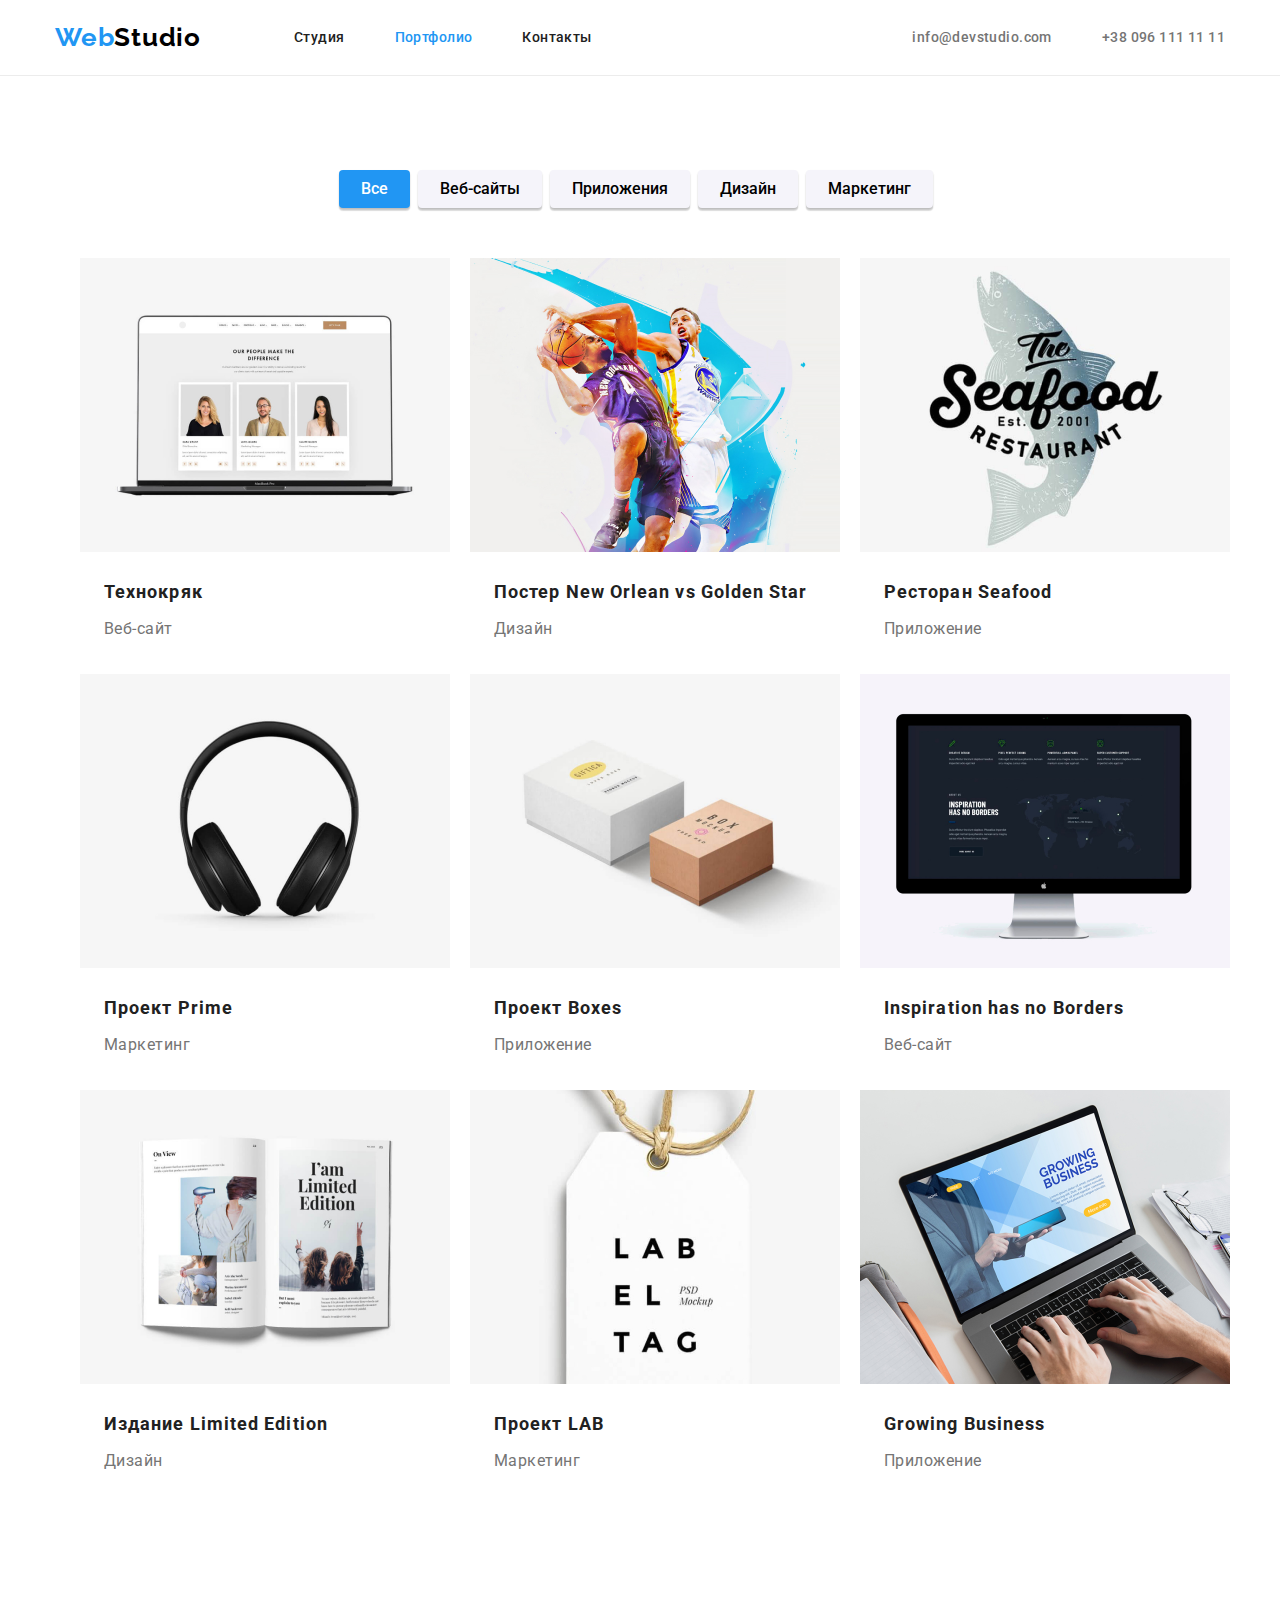
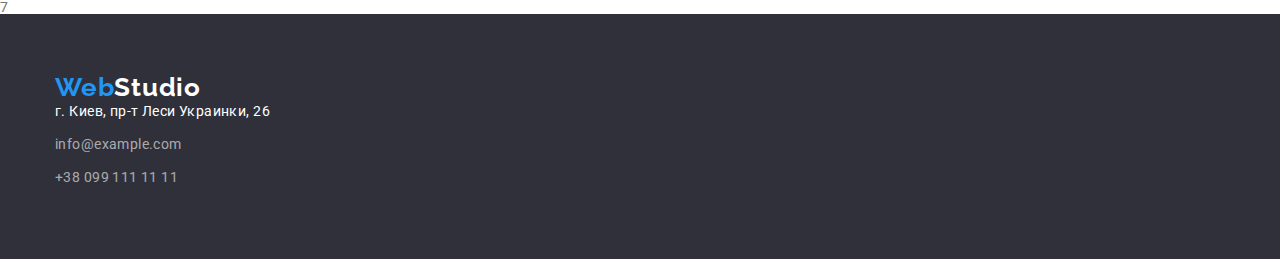
==== commit 505ee536: "thx" ====
--- a/portfolio.html
+++ b/portfolio.html
@@ -33,7 +33,7 @@
     </header>
 <!--main-->
     <main>
-        <section class="list-button section">
+        <section class="portfolio-class section">
             <ul class="buttons">
                 <li class="button-item">
                 <button class="button-project btn-active" type="button">Все</button></li>
@@ -46,60 +46,62 @@
                 <li class="button-item">
                 <button class="button-project" type="button">Маркетинг</button></li>
             </ul>
-        </section>
-   <!--main-saction-->
-        <section class="portfolio-class section">  
-            <!--hidden-->  
-            <h2 class="spacial-slogan">Наши работы</h2>
+        
+            <!--main-saction-->
+          
+            <div class="container">
+                <!--hidden-->  
+                <h2 class="spacial-slogan">Наши работы</h2>
 
-            <ul class="portfolio-photo container">
-                <li class="portfolio-team">
-                    <img class="portfolio-item" src="./images/image9.jpg" width="370" alt="thing">
-                    <h3  class="team-heading">Технокряк</h3>
-                    <p class="team-text">Веб-сайт</p>
-                </li>
+                <ul class="portfolio-photo container">
                     <li class="portfolio-team">
-                        <img class="portfolio-item" src="./images/image10.jpg" width="370" alt="thing">
-                        <h3 class="team-heading">Постер New Orlean vs Golden Star</h3>
-                        <p class="team-text">Дизайн</p>
-                    </li>
-                    <li class="portfolio-team">
-                        <img class="portfolio-item" src="./images/image11.jpg" width="370" alt="thing">
-                        <h3  class="team-heading">Ресторан Seafood</h3>
-                        <p class="team-text">Приложение</p>
-                    </li>
-                
-                    <li class="portfolio-team">
-                        <img class="portfolio-item" src="./images/image12.jpg" width="370" alt="thing">
-                        <h3  class="team-heading">Проект Prime</h3>
-                        <p class="team-text">Маркетинг</p>
-                    </li>
-                    <li class="portfolio-team">
-                        <img class="portfolio-item" src="./images/image13.jpg" width="370" alt="thing">
-                        <h3  class="team-heading">Проект Boxes</h3>
-                        <p class="team-text">Приложение</p>
-                    </li>
-                    <li class="portfolio-team">
-                        <img class="portfolio-item" src="./images/image14.jpg" width="370" alt="thing">
-                        <h3  class="team-heading">Inspiration has no Borders</h3>
+                        <img class="portfolio-item" src="./images/image9.jpg" width="370" alt="thing">
+                        <h3  class="team-heading">Технокряк</h3>
                         <p class="team-text">Веб-сайт</p>
                     </li>
-                    <li class="portfolio-team">
-                        <img class="portfolio-item" src="./images/image15.jpg" width="370" alt="thing">
-                        <h3  class="team-heading">Издание Limited Edition</h3>
-                        <p class="team-text">Дизайн</p>
-                    </li>
-                    <li class="portfolio-team">
-                        <img class="portfolio-item" src="./images/image16.jpg" width="370" alt="thing">
-                        <h3  class="team-heading">Проект LAB</h3>
-                        <p class="team-text">Маркетинг</p>
-                    </li>
-                    <li class="portfolio-team">
-                        <img class="portfolio-item" src="./images/image17.jpg" width="370" alt="thing">
-                        <h3  class="team-heading">Growing Business</h3>
-                        <p class="team-text">Приложение</p>
-                    </li>
-            </ul>
+                        <li class="portfolio-team">
+                            <img class="portfolio-item" src="./images/image10.jpg" width="370" alt="thing">
+                            <h3 class="team-heading">Постер New Orlean vs Golden Star</h3>
+                            <p class="team-text">Дизайн</p>
+                        </li>
+                        <li class="portfolio-team">
+                            <img class="portfolio-item" src="./images/image11.jpg" width="370" alt="thing">
+                            <h3  class="team-heading">Ресторан Seafood</h3>
+                            <p class="team-text">Приложение</p>
+                        </li>
+                    
+                        <li class="portfolio-team">
+                            <img class="portfolio-item" src="./images/image12.jpg" width="370" alt="thing">
+                            <h3  class="team-heading">Проект Prime</h3>
+                            <p class="team-text">Маркетинг</p>
+                        </li>
+                        <li class="portfolio-team">
+                            <img class="portfolio-item" src="./images/image13.jpg" width="370" alt="thing">
+                            <h3  class="team-heading">Проект Boxes</h3>
+                            <p class="team-text">Приложение</p>
+                        </li>
+                        <li class="portfolio-team">
+                            <img class="portfolio-item" src="./images/image14.jpg" width="370" alt="thing">
+                            <h3  class="team-heading">Inspiration has no Borders</h3>
+                            <p class="team-text">Веб-сайт</p>
+                        </li>
+                        <li class="portfolio-team">
+                            <img class="portfolio-item" src="./images/image15.jpg" width="370" alt="thing">
+                            <h3  class="team-heading">Издание Limited Edition</h3>
+                            <p class="team-text">Дизайн</p>
+                        </li>
+                        <li class="portfolio-team">
+                            <img class="portfolio-item" src="./images/image16.jpg" width="370" alt="thing">
+                            <h3  class="team-heading">Проект LAB</h3>
+                            <p class="team-text">Маркетинг</p>
+                        </li>
+                        <li class="portfolio-team">
+                            <img class="portfolio-item" src="./images/image17.jpg" width="370" alt="thing">
+                            <h3  class="team-heading">Growing Business</h3>
+                            <p class="team-text">Приложение</p>
+                        </li>
+                </ul>
+            </div>
 
         </section>
     </main>7
--- a/css/style.css
+++ b/css/style.css
@@ -56,6 +56,7 @@
     justify-content: space-between;
     
 }
+
 /*navigation*/
 
 nav{
@@ -253,10 +254,6 @@
 
 
 /*portfolio-nav-menu*/
-
-.list-button, .portfolio-class{
-    margin-bottom: 64px;
-}
  
 .buttons{
      display: flex;
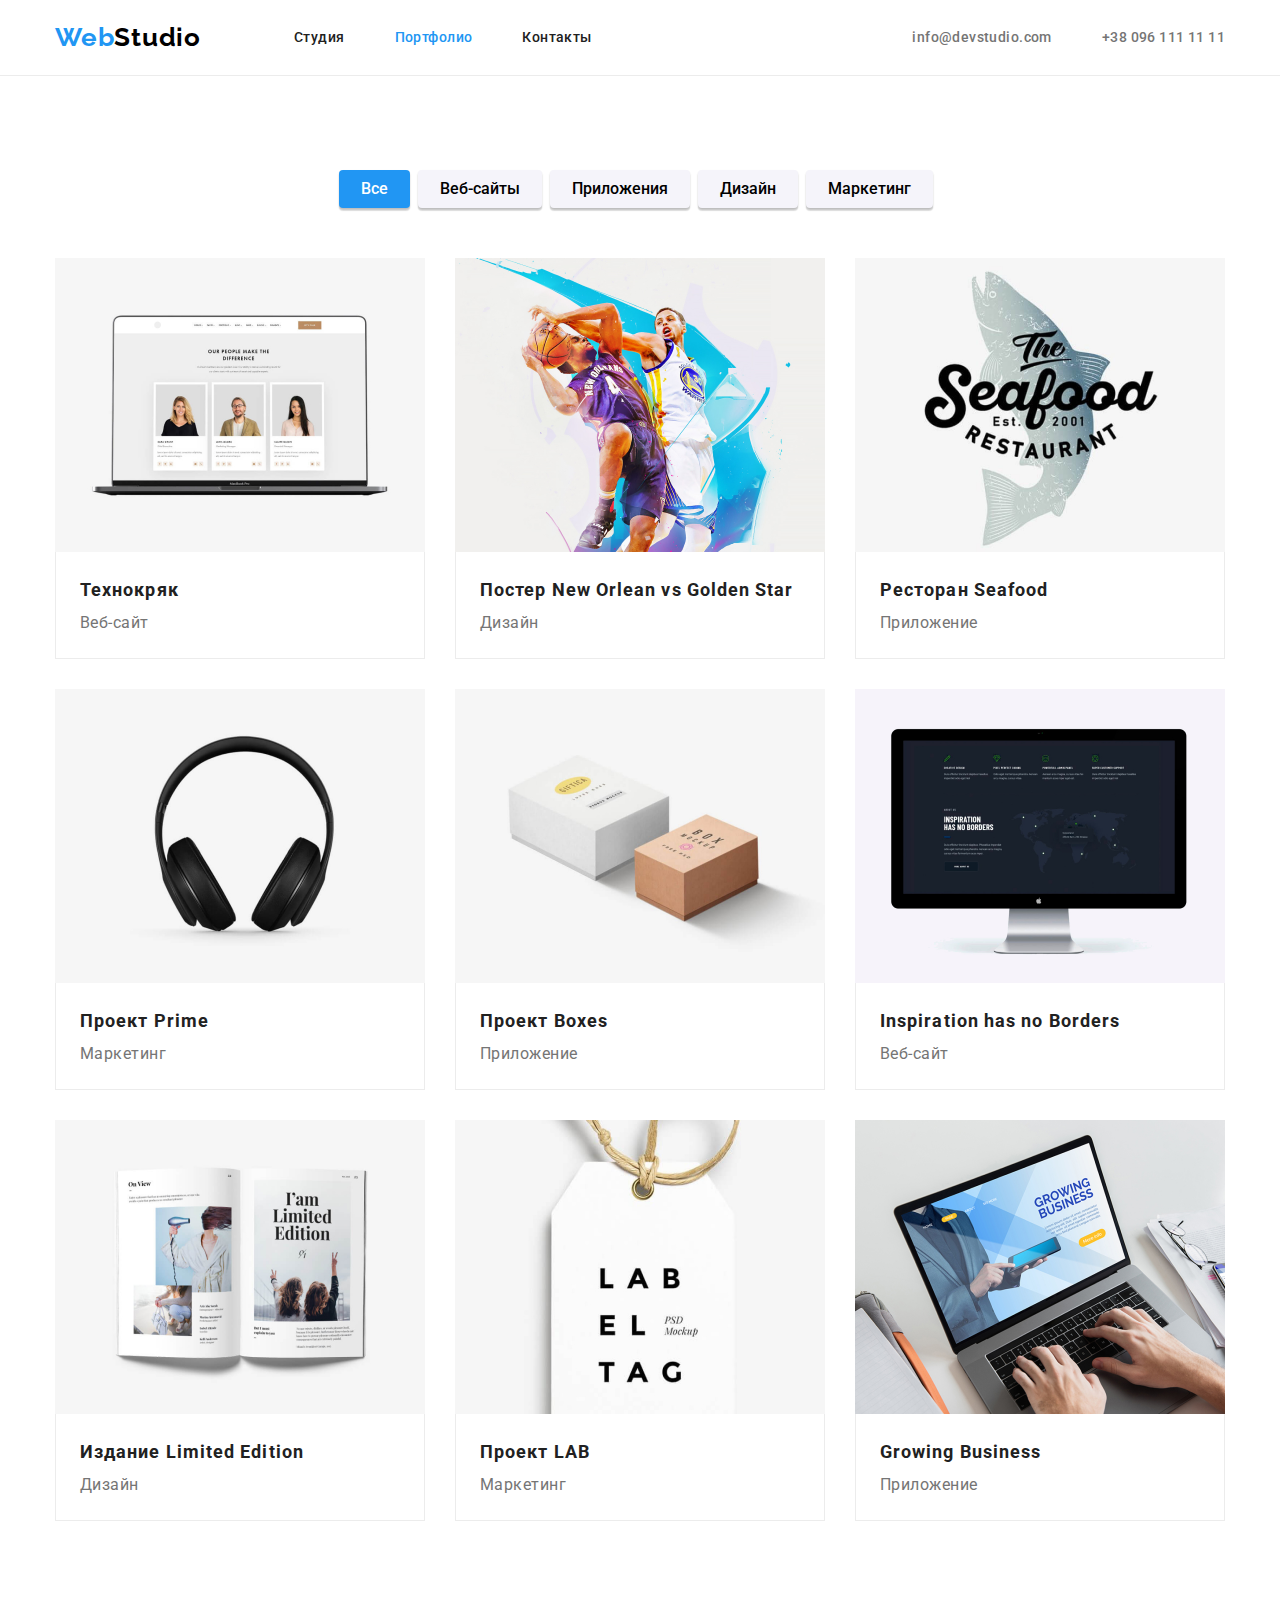
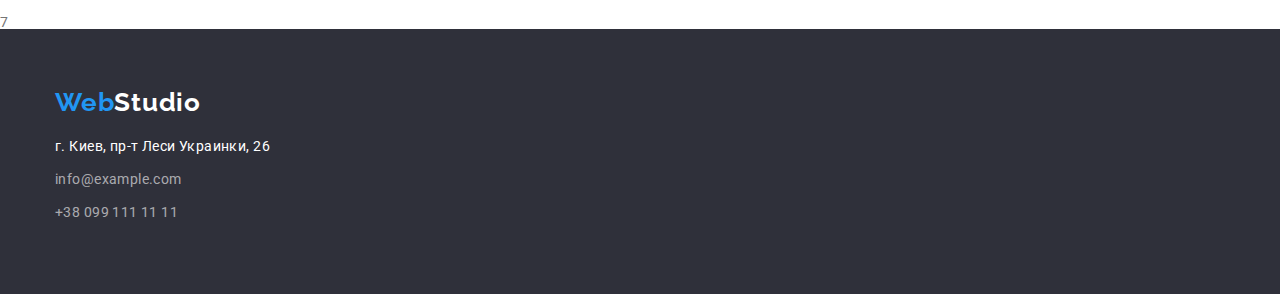
==== commit 6c126aac: "thx" ====
--- a/portfolio.html
+++ b/portfolio.html
@@ -48,57 +48,76 @@
             </ul>
         
             <!--main-saction-->
+           
           
             <div class="container">
                 <!--hidden-->  
                 <h2 class="spacial-slogan">Наши работы</h2>
 
-                <ul class="portfolio-photo container">
+                <ul class="portfolio-photo ">
                     <li class="portfolio-team">
                         <img class="portfolio-item" src="./images/image9.jpg" width="370" alt="thing">
-                        <h3  class="team-heading">Технокряк</h3>
-                        <p class="team-text">Веб-сайт</p>
+                        <div class="project-info">
+                            <h3  class="team-heading">Технокряк</h3>
+                            <p class="team-text">Веб-сайт</p>
+                            </div>
                     </li>
                         <li class="portfolio-team">
                             <img class="portfolio-item" src="./images/image10.jpg" width="370" alt="thing">
-                            <h3 class="team-heading">Постер New Orlean vs Golden Star</h3>
-                            <p class="team-text">Дизайн</p>
+                            <div class="project-info">
+                                <h3 class="team-heading">Постер New Orlean vs Golden Star</h3>
+                                <p class="team-text">Дизайн</p>
+                            </div>
                         </li>
                         <li class="portfolio-team">
                             <img class="portfolio-item" src="./images/image11.jpg" width="370" alt="thing">
-                            <h3  class="team-heading">Ресторан Seafood</h3>
-                            <p class="team-text">Приложение</p>
+                              <div class="project-info"> 
+                                 <h3  class="team-heading">Ресторан Seafood</h3>
+                                <p class="team-text">Приложение</p>
+                            </div>
                         </li>
                     
                         <li class="portfolio-team">
                             <img class="portfolio-item" src="./images/image12.jpg" width="370" alt="thing">
-                            <h3  class="team-heading">Проект Prime</h3>
-                            <p class="team-text">Маркетинг</p>
+                                <div class="project-info"> 
+                                    <h3  class="team-heading">Проект Prime</h3>
+                                    <p class="team-text">Маркетинг</p>
+                                </div>
                         </li>
                         <li class="portfolio-team">
                             <img class="portfolio-item" src="./images/image13.jpg" width="370" alt="thing">
-                            <h3  class="team-heading">Проект Boxes</h3>
-                            <p class="team-text">Приложение</p>
+                               <div class="project-info"> 
+                                <h3  class="team-heading">Проект Boxes</h3>
+                                <p class="team-text">Приложение</p>
+                            </div>
                         </li>
                         <li class="portfolio-team">
                             <img class="portfolio-item" src="./images/image14.jpg" width="370" alt="thing">
-                            <h3  class="team-heading">Inspiration has no Borders</h3>
-                            <p class="team-text">Веб-сайт</p>
+                             <div class="project-info">  
+                                <h3  class="team-heading">Inspiration has no Borders</h3>
+                                <p class="team-text">Веб-сайт</p>
+                            </div>
                         </li>
                         <li class="portfolio-team">
                             <img class="portfolio-item" src="./images/image15.jpg" width="370" alt="thing">
-                            <h3  class="team-heading">Издание Limited Edition</h3>
-                            <p class="team-text">Дизайн</p>
+                                <div class="project-info">  
+                                    <h3  class="team-heading">Издание Limited Edition</h3>
+                                    <p class="team-text">Дизайн</p>
+                                </div>
                         </li>
                         <li class="portfolio-team">
                             <img class="portfolio-item" src="./images/image16.jpg" width="370" alt="thing">
-                            <h3  class="team-heading">Проект LAB</h3>
-                            <p class="team-text">Маркетинг</p>
+                            <div class="project-info">
+                                <h3  class="team-heading">Проект LAB</h3>
+                                <p class="team-text">Маркетинг</p>
+                            </div>
                         </li>
                         <li class="portfolio-team">
                             <img class="portfolio-item" src="./images/image17.jpg" width="370" alt="thing">
-                            <h3  class="team-heading">Growing Business</h3>
-                            <p class="team-text">Приложение</p>
+                            <div class="project-info"> 
+                                <h3  class="team-heading">Growing Business</h3>
+                                <p class="team-text">Приложение</p>
+                            </div>
                         </li>
                 </ul>
             </div>
--- a/css/style.css
+++ b/css/style.css
@@ -231,6 +231,10 @@
     font-size: 14px;
 }
 
+.spacials{
+    padding-bottom: 0px;
+}
+
 li > .spacial-heading {
     text-transform: uppercase;
     font-weight: 700;
@@ -244,12 +248,15 @@
     letter-spacing: 0.03em;
 }
 
+
 /*new*/
 .main-thing{
 
     display: flex;
     flex-direction: column;
     align-items: center;
+ 
+
 }
 
 
@@ -301,29 +308,56 @@
     justify-content: space-around;
 }
   
+/* .portfolio-team {
+    margin-bottom: 30px;
+    margin-right: 30px;
+} */
+
+.portfolio-team:not(:nth-child(3n)) {
+    margin-right: 30px;
+}
+
+.portfolio-team:not(:nth-last-child(-n + 3)) {
+    margin-bottom: 30px;
+}
+
+.project-info{
+
+    border-left: 1px solid #ECECEC;
+    border-right: 1px solid #ECECEC;
+    border-bottom: 1px solid #ECECEC;
+}
+  
 .portfolio-team {
-    margin-bottom: 30px;
+    transition: all 0.3s ease;
+    cursor: pointer;
 }
   
-.portfolio-item {
-    transition: all 0.3s ease;
-}
-  
-.portfolio-item:hover {
+.portfolio-team:hover {
     transform: scale(1.05);
+    background: #ffffff;
+    box-shadow: 0px 1px 1px rgb(0 0 0 / 12%), 0px 4px 4px rgb(0 0 0 / 6%), 1px 4px 6px rgb(0 0 0 / 16%);
+}
+
+
+.portfolio-item{
+    display: block;
 }
   
 .team-heading {
-    margin: 20px 24px 4px 24px;
     letter-spacing: 0.06em;
     line-height: 2;
     font-size: 18px;
     font-weight: 700;
     color: var(--header-color);
+    padding-top: 20px;
+    padding-left: 24px;
+    padding-right: 24px;
 }
   
 .team-text {
     margin: 0 24px;
+    margin-bottom: 20px;
     font-size: 16px;
     line-height: 1.87;
     letter-spacing: 0.03em;
@@ -411,6 +445,7 @@
     transform: scale(1.05);
 }
 
+
 .team-item-header{
     margin-top: 30px;
     font-weight: 500;
@@ -473,7 +508,7 @@
     font-weight: 700;
     letter-spacing: 0.03em;
     text-decoration: none;
-
+    margin-bottom: 20px;
 }
 
 .logo > span {
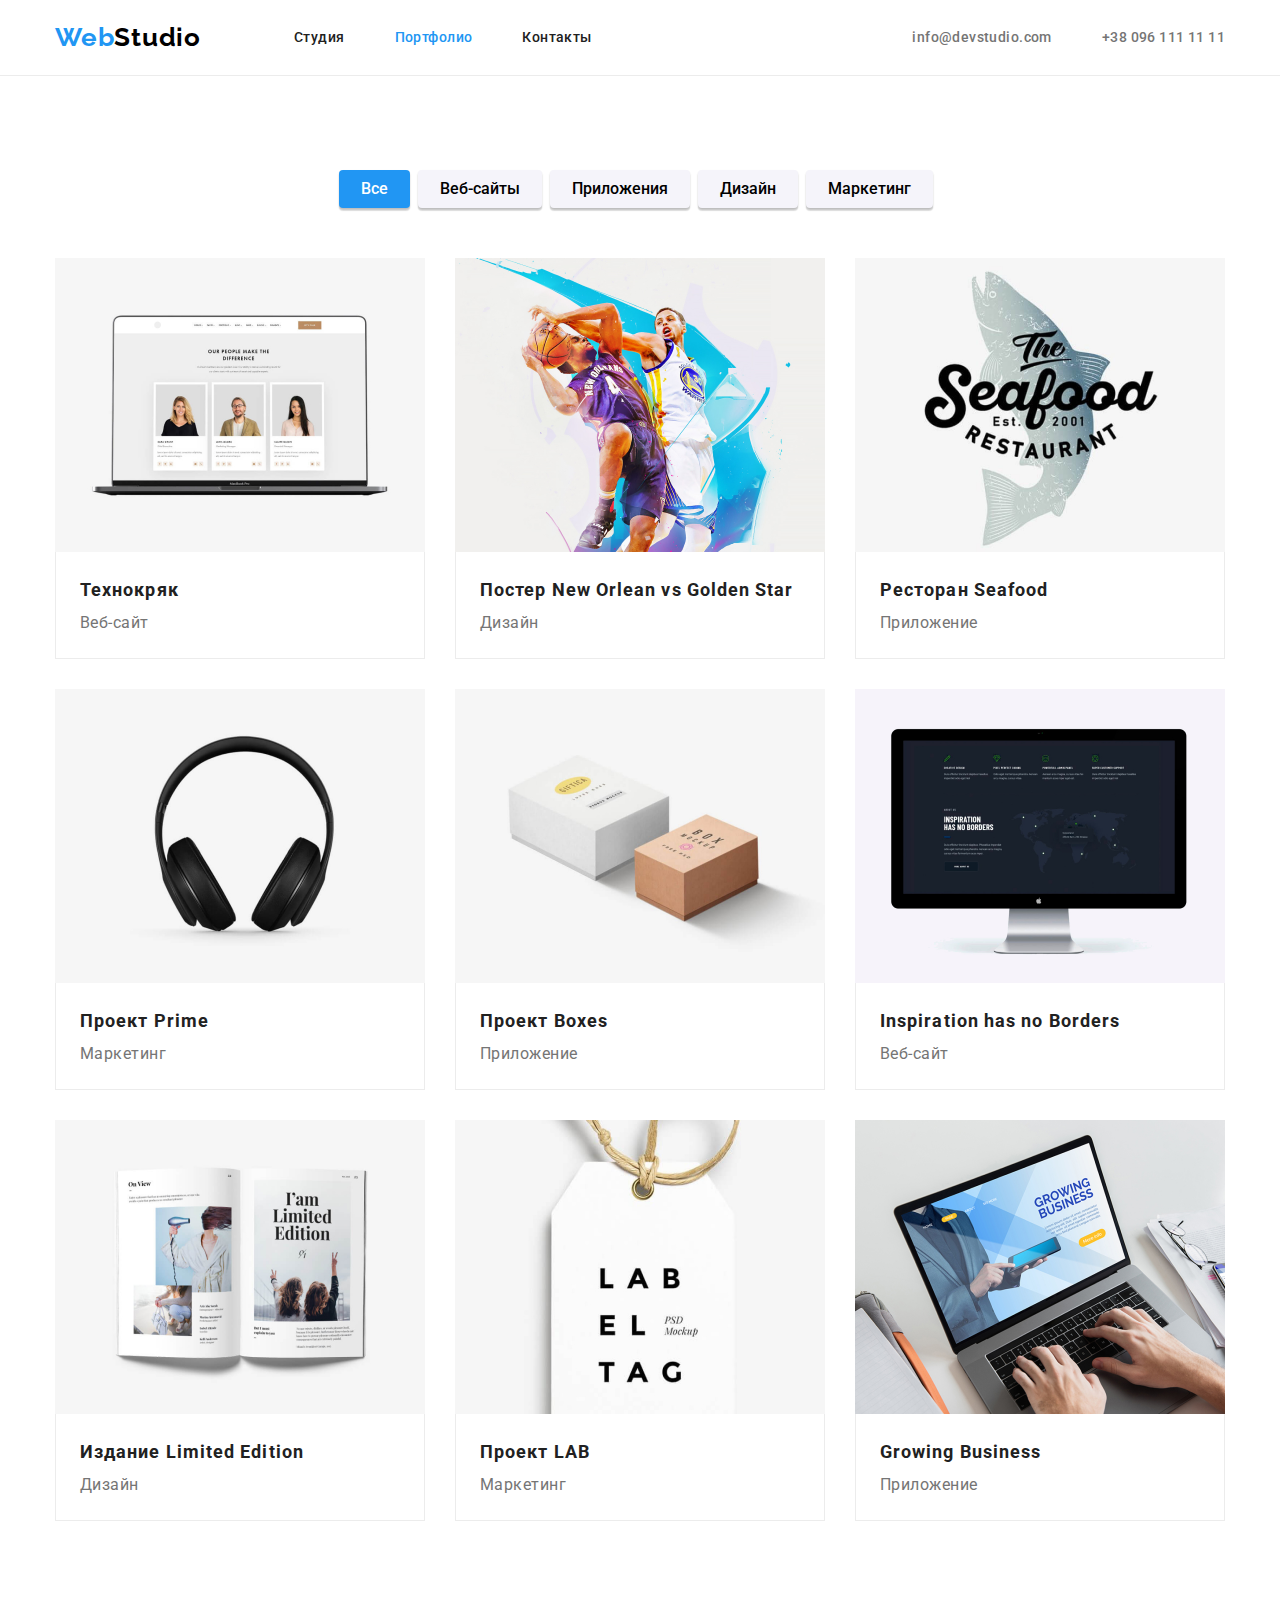
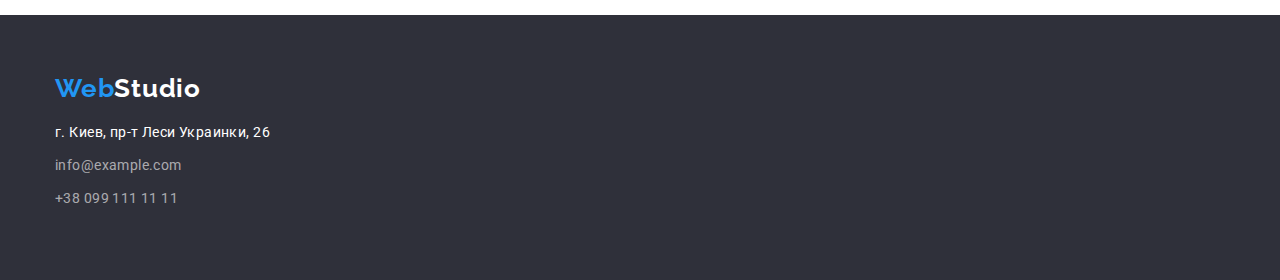
==== commit 27e1b827: "thx" ====
--- a/portfolio.html
+++ b/portfolio.html
@@ -123,7 +123,7 @@
             </div>
 
         </section>
-    </main>7
+    </main>
     <footer class="bottom" id="contacts">
         <div class="container">
                     <a class="logo" href="/"><span>Web</span>Studio</a>
